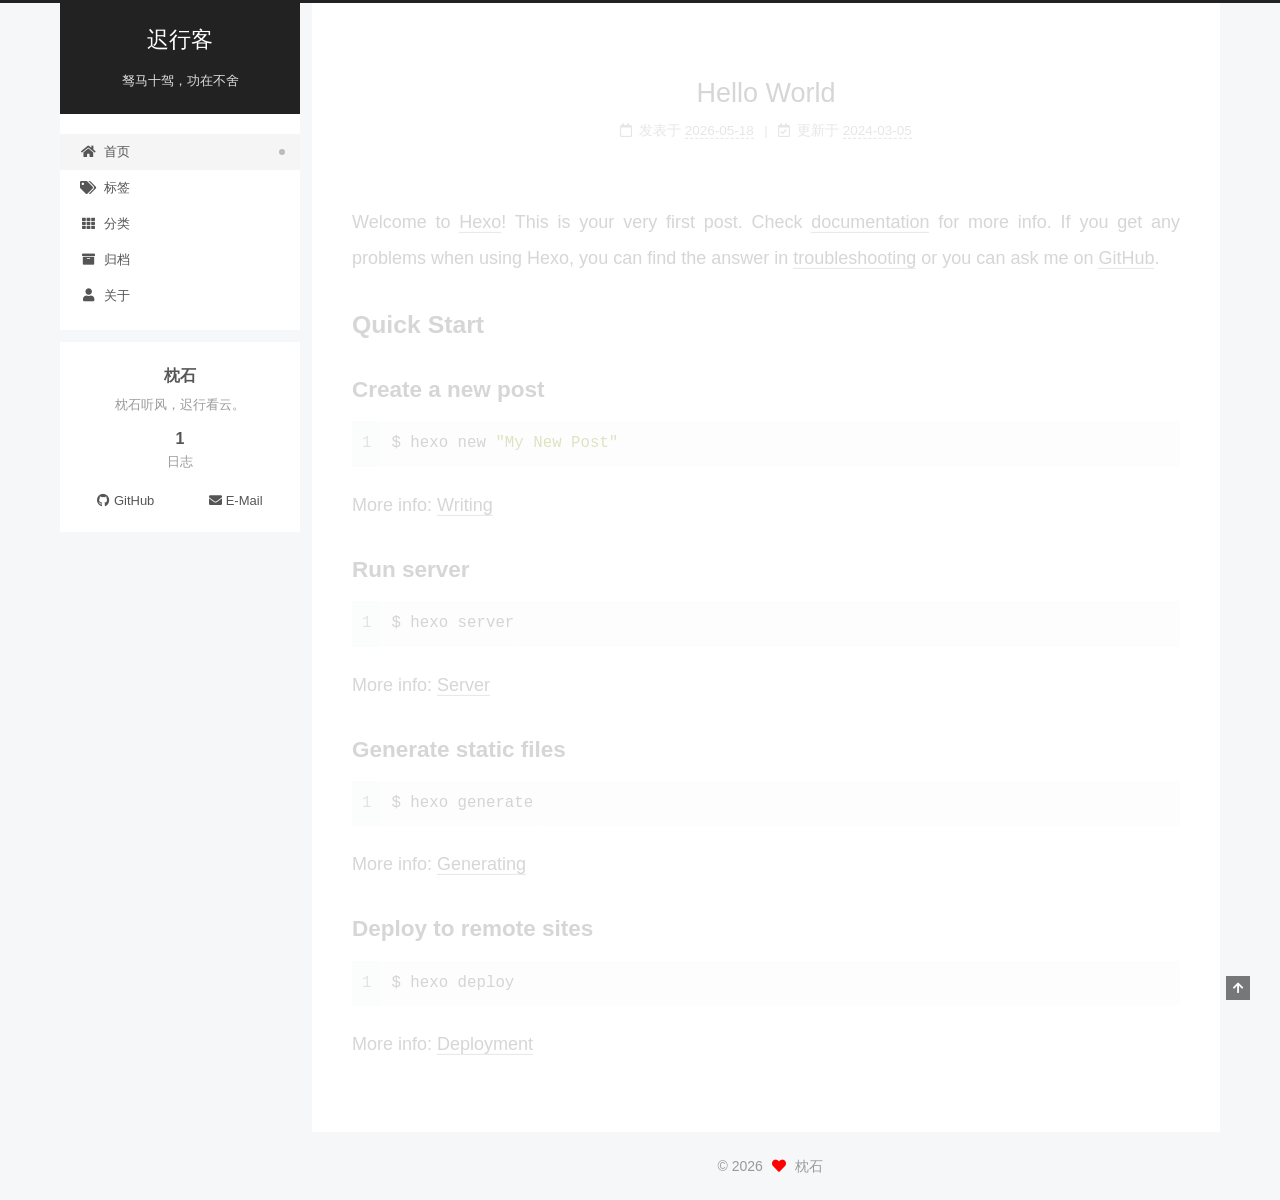
==== index.html @ 90a5a5cc "Site updated: 2026-05-18 15:16:18" ====
<!DOCTYPE html>
<html lang="zh-CN">
<head>
  <meta charset="UTF-8">
<meta name="viewport" content="width=device-width, initial-scale=1, maximum-scale=2">
<meta name="theme-color" content="#222">
<meta name="generator" content="Hexo 7.3.0">
  <link rel="apple-touch-icon" sizes="180x180" href="/images/apple-touch-icon-next.png">
  <link rel="icon" type="image/png" sizes="32x32" href="/images/favicon-32x32-next.png">
  <link rel="icon" type="image/png" sizes="16x16" href="/images/favicon-16x16-next.png">
  <link rel="mask-icon" href="/images/logo.svg" color="#222">

<link rel="stylesheet" href="/css/main.css">


<link rel="stylesheet" href="/lib/font-awesome/css/all.min.css">

<script id="hexo-configurations">
    var NexT = window.NexT || {};
    var CONFIG = {"hostname":"ibaiym.github.io","root":"/","scheme":"Pisces","version":"7.8.0","exturl":false,"sidebar":{"position":"left","display":"post","padding":18,"offset":12,"onmobile":false},"copycode":{"enable":true,"show_result":true,"style":null},"back2top":{"enable":true,"sidebar":false,"scrollpercent":false},"bookmark":{"enable":false,"color":"#222","save":"auto"},"fancybox":false,"mediumzoom":false,"lazyload":false,"pangu":false,"comments":{"style":"tabs","active":null,"storage":true,"lazyload":false,"nav":null},"algolia":{"hits":{"per_page":10},"labels":{"input_placeholder":"Search for Posts","hits_empty":"We didn't find any results for the search: ${query}","hits_stats":"${hits} results found in ${time} ms"}},"localsearch":{"enable":false,"trigger":"auto","top_n_per_article":1,"unescape":false,"preload":false},"motion":{"enable":true,"async":false,"transition":{"post_block":"fadeIn","post_header":"slideDownIn","post_body":"slideDownIn","coll_header":"slideLeftIn","sidebar":"slideUpIn"}},"path":"search.json"};
  </script>

  <meta name="description" content="枕石听风，迟行看云。">
<meta property="og:type" content="website">
<meta property="og:title" content="迟行客">
<meta property="og:url" content="https://ibaiym.github.io/index.html">
<meta property="og:site_name" content="迟行客">
<meta property="og:description" content="枕石听风，迟行看云。">
<meta property="og:locale" content="zh_CN">
<meta property="article:author" content="枕石">
<meta name="twitter:card" content="summary">

<link rel="canonical" href="https://ibaiym.github.io/">


<script id="page-configurations">
  // https://hexo.io/docs/variables.html
  CONFIG.page = {
    sidebar: "",
    isHome : true,
    isPost : false,
    lang   : 'zh-CN'
  };
</script>

  <title>迟行客</title>
  






  <noscript>
  <style>
  .use-motion .brand,
  .use-motion .menu-item,
  .sidebar-inner,
  .use-motion .post-block,
  .use-motion .pagination,
  .use-motion .comments,
  .use-motion .post-header,
  .use-motion .post-body,
  .use-motion .collection-header { opacity: initial; }

  .use-motion .site-title,
  .use-motion .site-subtitle {
    opacity: initial;
    top: initial;
  }

  .use-motion .logo-line-before i { left: initial; }
  .use-motion .logo-line-after i { right: initial; }
  </style>
</noscript>

</head>

<body itemscope itemtype="http://schema.org/WebPage">
  <div class="container use-motion">
    <div class="headband"></div>

    <header class="header" itemscope itemtype="http://schema.org/WPHeader">
      <div class="header-inner"><div class="site-brand-container">
  <div class="site-nav-toggle">
    <div class="toggle" aria-label="切换导航栏">
      <span class="toggle-line toggle-line-first"></span>
      <span class="toggle-line toggle-line-middle"></span>
      <span class="toggle-line toggle-line-last"></span>
    </div>
  </div>

  <div class="site-meta">

    <a href="/" class="brand" rel="start">
      <span class="logo-line-before"><i></i></span>
      <h1 class="site-title">迟行客</h1>
      <span class="logo-line-after"><i></i></span>
    </a>
      <p class="site-subtitle" itemprop="description">驽马十驾，功在不舍</p>
  </div>

  <div class="site-nav-right">
    <div class="toggle popup-trigger">
    </div>
  </div>
</div>




<nav class="site-nav">
  <ul id="menu" class="main-menu menu">
        <li class="menu-item menu-item-home">

    <a href="/" rel="section"><i class="fa fa-home fa-fw"></i>首页</a>

  </li>
        <li class="menu-item menu-item-tags">

    <a href="/tags/" rel="section"><i class="fa fa-tags fa-fw"></i>标签</a>

  </li>
        <li class="menu-item menu-item-categories">

    <a href="/categories/" rel="section"><i class="fa fa-th fa-fw"></i>分类</a>

  </li>
        <li class="menu-item menu-item-archives">

    <a href="/archives/" rel="section"><i class="fa fa-archive fa-fw"></i>归档</a>

  </li>
        <li class="menu-item menu-item-about">

    <a href="/about/" rel="section"><i class="fa fa-user fa-fw"></i>关于</a>

  </li>
  </ul>
</nav>




</div>
    </header>

    
  <div class="back-to-top">
    <i class="fa fa-arrow-up"></i>
    <span>0%</span>
  </div>


    <main class="main">
      <div class="main-inner">
        <div class="content-wrap">
          

          <div class="content index posts-expand">
            
      
  
  
  <article itemscope itemtype="http://schema.org/Article" class="post-block" lang="zh-CN">
    <link itemprop="mainEntityOfPage" href="https://ibaiym.github.io/2026/05/18/hello-world/">

    <span hidden itemprop="author" itemscope itemtype="http://schema.org/Person">
      <meta itemprop="image" content="/images/avatar.gif">
      <meta itemprop="name" content="枕石">
      <meta itemprop="description" content="枕石听风，迟行看云。">
    </span>

    <span hidden itemprop="publisher" itemscope itemtype="http://schema.org/Organization">
      <meta itemprop="name" content="迟行客">
    </span>
      <header class="post-header">
        <h2 class="post-title" itemprop="name headline">
          
            <a href="/2026/05/18/hello-world/" class="post-title-link" itemprop="url">Hello World</a>
        </h2>

        <div class="post-meta">
            <span class="post-meta-item">
              <span class="post-meta-item-icon">
                <i class="far fa-calendar"></i>
              </span>
              <span class="post-meta-item-text">发表于</span>

              <time title="创建时间：2026-05-18 13:45:23" itemprop="dateCreated datePublished" datetime="2026-05-18T13:45:23+08:00">2026-05-18</time>
            </span>
              <span class="post-meta-item">
                <span class="post-meta-item-icon">
                  <i class="far fa-calendar-check"></i>
                </span>
                <span class="post-meta-item-text">更新于</span>
                <time title="修改时间：2024-03-05 10:36:18" itemprop="dateModified" datetime="2024-03-05T10:36:18+08:00">2024-03-05</time>
              </span>

          

        </div>
      </header>

    
    
    
    <div class="post-body" itemprop="articleBody">

      
          <p>Welcome to <a target="_blank" rel="noopener" href="https://hexo.io/">Hexo</a>! This is your very first post. Check <a target="_blank" rel="noopener" href="https://hexo.io/docs/">documentation</a> for more info. If you get any problems when using Hexo, you can find the answer in <a target="_blank" rel="noopener" href="https://hexo.io/docs/troubleshooting.html">troubleshooting</a> or you can ask me on <a target="_blank" rel="noopener" href="https://github.com/hexojs/hexo/issues">GitHub</a>.</p>
<h2 id="Quick-Start"><a href="#Quick-Start" class="headerlink" title="Quick Start"></a>Quick Start</h2><h3 id="Create-a-new-post"><a href="#Create-a-new-post" class="headerlink" title="Create a new post"></a>Create a new post</h3><figure class="highlight bash"><table><tr><td class="gutter"><pre><span class="line">1</span><br></pre></td><td class="code"><pre><span class="line">$ hexo new <span class="string">&quot;My New Post&quot;</span></span><br></pre></td></tr></table></figure>

<p>More info: <a target="_blank" rel="noopener" href="https://hexo.io/docs/writing.html">Writing</a></p>
<h3 id="Run-server"><a href="#Run-server" class="headerlink" title="Run server"></a>Run server</h3><figure class="highlight bash"><table><tr><td class="gutter"><pre><span class="line">1</span><br></pre></td><td class="code"><pre><span class="line">$ hexo server</span><br></pre></td></tr></table></figure>

<p>More info: <a target="_blank" rel="noopener" href="https://hexo.io/docs/server.html">Server</a></p>
<h3 id="Generate-static-files"><a href="#Generate-static-files" class="headerlink" title="Generate static files"></a>Generate static files</h3><figure class="highlight bash"><table><tr><td class="gutter"><pre><span class="line">1</span><br></pre></td><td class="code"><pre><span class="line">$ hexo generate</span><br></pre></td></tr></table></figure>

<p>More info: <a target="_blank" rel="noopener" href="https://hexo.io/docs/generating.html">Generating</a></p>
<h3 id="Deploy-to-remote-sites"><a href="#Deploy-to-remote-sites" class="headerlink" title="Deploy to remote sites"></a>Deploy to remote sites</h3><figure class="highlight bash"><table><tr><td class="gutter"><pre><span class="line">1</span><br></pre></td><td class="code"><pre><span class="line">$ hexo deploy</span><br></pre></td></tr></table></figure>

<p>More info: <a target="_blank" rel="noopener" href="https://hexo.io/docs/one-command-deployment.html">Deployment</a></p>

      
    </div>

    
    
    
      <footer class="post-footer">
        <div class="post-eof"></div>
      </footer>
  </article>
  
  
  


  



          </div>
          

<script>
  window.addEventListener('tabs:register', () => {
    let { activeClass } = CONFIG.comments;
    if (CONFIG.comments.storage) {
      activeClass = localStorage.getItem('comments_active') || activeClass;
    }
    if (activeClass) {
      let activeTab = document.querySelector(`a[href="#comment-${activeClass}"]`);
      if (activeTab) {
        activeTab.click();
      }
    }
  });
  if (CONFIG.comments.storage) {
    window.addEventListener('tabs:click', event => {
      if (!event.target.matches('.tabs-comment .tab-content .tab-pane')) return;
      let commentClass = event.target.classList[1];
      localStorage.setItem('comments_active', commentClass);
    });
  }
</script>

        </div>
          
  
  <div class="toggle sidebar-toggle">
    <span class="toggle-line toggle-line-first"></span>
    <span class="toggle-line toggle-line-middle"></span>
    <span class="toggle-line toggle-line-last"></span>
  </div>

  <aside class="sidebar">
    <div class="sidebar-inner">

      <ul class="sidebar-nav motion-element">
        <li class="sidebar-nav-toc">
          文章目录
        </li>
        <li class="sidebar-nav-overview">
          站点概览
        </li>
      </ul>

      <!--noindex-->
      <div class="post-toc-wrap sidebar-panel">
      </div>
      <!--/noindex-->

      <div class="site-overview-wrap sidebar-panel">
        <div class="site-author motion-element" itemprop="author" itemscope itemtype="http://schema.org/Person">
  <p class="site-author-name" itemprop="name">枕石</p>
  <div class="site-description" itemprop="description">枕石听风，迟行看云。</div>
</div>
<div class="site-state-wrap motion-element">
  <nav class="site-state">
      <div class="site-state-item site-state-posts">
          <a href="/archives/">
        
          <span class="site-state-item-count">1</span>
          <span class="site-state-item-name">日志</span>
        </a>
      </div>
  </nav>
</div>
  <div class="links-of-author motion-element">
      <span class="links-of-author-item">
        <a href="https://github.com/ibaiym" title="GitHub → https:&#x2F;&#x2F;github.com&#x2F;ibaiym" rel="noopener" target="_blank"><i class="fab fa-github fa-fw"></i>GitHub</a>
      </span>
      <span class="links-of-author-item">
        <a href="mailto:iymbai@163.com" title="E-Mail → mailto:iymbai@163.com" rel="noopener" target="_blank"><i class="fa fa-envelope fa-fw"></i>E-Mail</a>
      </span>
  </div>



      </div>

    </div>
  </aside>
  <div id="sidebar-dimmer"></div>


      </div>
    </main>

    <footer class="footer">
      <div class="footer-inner">
        

        

<div class="copyright">
  
  &copy; 
  <span itemprop="copyrightYear">2026</span>
  <span class="with-love">
    <i class="fa fa-heart"></i>
  </span>
  <span class="author" itemprop="copyrightHolder">枕石</span>
</div>

        








      </div>
    </footer>
  </div>

  
  <script src="/lib/anime.min.js"></script>
  <script src="/lib/velocity/velocity.min.js"></script>
  <script src="/lib/velocity/velocity.ui.min.js"></script>

<script src="/js/utils.js"></script>

<script src="/js/motion.js"></script>


<script src="/js/schemes/pisces.js"></script>


<script src="/js/next-boot.js"></script>




  















  

  

</body>
</html>
---- css/main.css ----
:root {
  --body-bg-color: #f5f7f9;
  --content-bg-color: #fff;
  --card-bg-color: #f5f5f5;
  --text-color: #555;
  --blockquote-color: #666;
  --link-color: #555;
  --link-hover-color: #222;
  --brand-color: #fff;
  --brand-hover-color: #fff;
  --table-row-odd-bg-color: #f9f9f9;
  --table-row-hover-bg-color: #f5f5f5;
  --menu-item-bg-color: #f5f5f5;
  --btn-default-bg: #fff;
  --btn-default-color: #555;
  --btn-default-border-color: #555;
  --btn-default-hover-bg: #222;
  --btn-default-hover-color: #fff;
  --btn-default-hover-border-color: #222;
}
html {
  line-height: 1.15; /* 1 */
  -webkit-text-size-adjust: 100%; /* 2 */
}
body {
  margin: 0;
}
main {
  display: block;
}
h1 {
  font-size: 2em;
  margin: 0.67em 0;
}
hr {
  box-sizing: content-box; /* 1 */
  height: 0; /* 1 */
  overflow: visible; /* 2 */
}
pre {
  font-family: monospace, monospace; /* 1 */
  font-size: 1em; /* 2 */
}
a {
  background: transparent;
}
abbr[title] {
  border-bottom: none; /* 1 */
  text-decoration: underline; /* 2 */
  text-decoration: underline dotted; /* 2 */
}
b,
strong {
  font-weight: bolder;
}
code,
kbd,
samp {
  font-family: monospace, monospace; /* 1 */
  font-size: 1em; /* 2 */
}
small {
  font-size: 80%;
}
sub,
sup {
  font-size: 75%;
  line-height: 0;
  position: relative;
  vertical-align: baseline;
}
sub {
  bottom: -0.25em;
}
sup {
  top: -0.5em;
}
img {
  border-style: none;
}
button,
input,
optgroup,
select,
textarea {
  font-family: inherit; /* 1 */
  font-size: 100%; /* 1 */
  line-height: 1.15; /* 1 */
  margin: 0; /* 2 */
}
button,
input {
/* 1 */
  overflow: visible;
}
button,
select {
/* 1 */
  text-transform: none;
}
button,
[type='button'],
[type='reset'],
[type='submit'] {
  -webkit-appearance: button;
}
button::-moz-focus-inner,
[type='button']::-moz-focus-inner,
[type='reset']::-moz-focus-inner,
[type='submit']::-moz-focus-inner {
  border-style: none;
  padding: 0;
}
button:-moz-focusring,
[type='button']:-moz-focusring,
[type='reset']:-moz-focusring,
[type='submit']:-moz-focusring {
  outline: 1px dotted ButtonText;
}
fieldset {
  padding: 0.35em 0.75em 0.625em;
}
legend {
  box-sizing: border-box; /* 1 */
  color: inherit; /* 2 */
  display: table; /* 1 */
  max-width: 100%; /* 1 */
  padding: 0; /* 3 */
  white-space: normal; /* 1 */
}
progress {
  vertical-align: baseline;
}
textarea {
  overflow: auto;
}
[type='checkbox'],
[type='radio'] {
  box-sizing: border-box; /* 1 */
  padding: 0; /* 2 */
}
[type='number']::-webkit-inner-spin-button,
[type='number']::-webkit-outer-spin-button {
  height: auto;
}
[type='search'] {
  outline-offset: -2px; /* 2 */
  -webkit-appearance: textfield; /* 1 */
}
[type='search']::-webkit-search-decoration {
  -webkit-appearance: none;
}
::-webkit-file-upload-button {
  font: inherit; /* 2 */
  -webkit-appearance: button; /* 1 */
}
details {
  display: block;
}
summary {
  display: list-item;
}
template {
  display: none;
}
[hidden] {
  display: none;
}
::selection {
  background: #262a30;
  color: #eee;
}
html,
body {
  height: 100%;
}
body {
  background: var(--body-bg-color);
  color: var(--text-color);
  font-family: 'Lato', "PingFang SC", "Microsoft YaHei", sans-serif;
  font-size: 1em;
  line-height: 2;
}
@media (max-width: 991px) {
  body {
    padding-left: 0 !important;
    padding-right: 0 !important;
  }
}
h1,
h2,
h3,
h4,
h5,
h6 {
  font-family: 'Lato', "PingFang SC", "Microsoft YaHei", sans-serif;
  font-weight: bold;
  line-height: 1.5;
  margin: 20px 0 15px;
}
h1 {
  font-size: 1.5em;
}
h2 {
  font-size: 1.375em;
}
h3 {
  font-size: 1.25em;
}
h4 {
  font-size: 1.125em;
}
h5 {
  font-size: 1em;
}
h6 {
  font-size: 0.875em;
}
p {
  margin: 0 0 20px 0;
}
a,
span.exturl {
  border-bottom: 1px solid #999;
  color: var(--link-color);
  outline: 0;
  text-decoration: none;
  overflow-wrap: break-word;
  word-wrap: break-word;
  cursor: pointer;
}
a:hover,
span.exturl:hover {
  border-bottom-color: var(--link-hover-color);
  color: var(--link-hover-color);
}
iframe,
img,
video {
  display: block;
  margin-left: auto;
  margin-right: auto;
  max-width: 100%;
}
hr {
  background-image: repeating-linear-gradient(-45deg, #ddd, #ddd 4px, transparent 4px, transparent 8px);
  border: 0;
  height: 3px;
  margin: 40px 0;
}
blockquote {
  border-left: 4px solid #ddd;
  color: var(--blockquote-color);
  margin: 0;
  padding: 0 15px;
}
blockquote cite::before {
  content: '-';
  padding: 0 5px;
}
dt {
  font-weight: bold;
}
dd {
  margin: 0;
  padding: 0;
}
kbd {
  background-color: #f5f5f5;
  background-image: linear-gradient(#eee, #fff, #eee);
  border: 1px solid #ccc;
  border-radius: 0.2em;
  box-shadow: 0.1em 0.1em 0.2em rgba(0,0,0,0.1);
  color: #555;
  font-family: inherit;
  padding: 0.1em 0.3em;
  white-space: nowrap;
}
.table-container {
  overflow: auto;
}
table {
  border-collapse: collapse;
  border-spacing: 0;
  font-size: 0.875em;
  margin: 0 0 20px 0;
  width: 100%;
}
tbody tr:nth-of-type(odd) {
  background: var(--table-row-odd-bg-color);
}
tbody tr:hover {
  background: var(--table-row-hover-bg-color);
}
caption,
th,
td {
  font-weight: normal;
  padding: 8px;
  vertical-align: middle;
}
th,
td {
  border: 1px solid #ddd;
  border-bottom: 3px solid #ddd;
}
th {
  font-weight: 700;
  padding-bottom: 10px;
}
td {
  border-bottom-width: 1px;
}
.btn {
  background: var(--btn-default-bg);
  border: 2px solid var(--btn-default-border-color);
  border-radius: 2px;
  color: var(--btn-default-color);
  display: inline-block;
  font-size: 0.875em;
  line-height: 2;
  padding: 0 20px;
  text-decoration: none;
  transition-property: background-color;
  transition-delay: 0s;
  transition-duration: 0.2s;
  transition-timing-function: ease-in-out;
}
.btn:hover {
  background: var(--btn-default-hover-bg);
  border-color: var(--btn-default-hover-border-color);
  color: var(--btn-default-hover-color);
}
.btn + .btn {
  margin: 0 0 8px 8px;
}
.btn .fa-fw {
  text-align: left;
  width: 1.285714285714286em;
}
.toggle {
  line-height: 0;
}
.toggle .toggle-line {
  background: #fff;
  display: inline-block;
  height: 2px;
  left: 0;
  position: relative;
  top: 0;
  transition: all 0.4s;
  vertical-align: top;
  width: 100%;
}
.toggle .toggle-line:not(:first-child) {
  margin-top: 3px;
}
.toggle.toggle-arrow .toggle-line-first {
  left: 50%;
  top: 2px;
  transform: rotate(45deg);
  width: 50%;
}
.toggle.toggle-arrow .toggle-line-middle {
  left: 2px;
  width: 90%;
}
.toggle.toggle-arrow .toggle-line-last {
  left: 50%;
  top: -2px;
  transform: rotate(-45deg);
  width: 50%;
}
.toggle.toggle-close .toggle-line-first {
  transform: rotate(-45deg);
  top: 5px;
}
.toggle.toggle-close .toggle-line-middle {
  opacity: 0;
}
.toggle.toggle-close .toggle-line-last {
  transform: rotate(45deg);
  top: -5px;
}
.highlight-container {
  position: relative;
}
.highlight-container:hover .copy-btn,
.highlight-container .copy-btn:focus {
  opacity: 1;
}
.copy-btn {
  color: #333;
  cursor: pointer;
  line-height: 1.6;
  opacity: 0;
  padding: 2px 6px;
  position: absolute;
  transition-delay: 0s;
  transition-duration: 0.2s;
  transition-timing-function: ease-in-out;
  background-color: #eee;
  background-image: linear-gradient(#fcfcfc, #eee);
  border: 1px solid #d5d5d5;
  border-radius: 3px;
  font-size: 0.8125em;
  right: 4px;
  top: 8px;
}
.highlight,
pre {
  background: #f7f7f7;
  color: #4d4d4c;
  line-height: 1.6;
  margin: 0 auto 20px;
}
pre,
code {
  font-family: consolas, Menlo, monospace, "PingFang SC", "Microsoft YaHei";
}
code {
  background: #eee;
  border-radius: 3px;
  color: #555;
  padding: 2px 4px;
  overflow-wrap: break-word;
  word-wrap: break-word;
}
.highlight *::selection {
  background: #d6d6d6;
}
.highlight pre {
  border: 0;
  margin: 0;
  padding: 10px 0;
}
.highlight table {
  border: 0;
  margin: 0;
  width: auto;
}
.highlight td {
  border: 0;
  padding: 0;
}
.highlight figcaption {
  background: #eff2f3;
  color: #4d4d4c;
  display: flex;
  font-size: 0.875em;
  justify-content: space-between;
  line-height: 1.2;
  padding: 0.5em;
}
.highlight figcaption a {
  color: #4d4d4c;
}
.highlight figcaption a:hover {
  border-bottom-color: #4d4d4c;
}
.highlight .gutter {
  -moz-user-select: none;
  -ms-user-select: none;
  -webkit-user-select: none;
  user-select: none;
}
.highlight .gutter pre {
  background: #eff2f3;
  color: #869194;
  padding-left: 10px;
  padding-right: 10px;
  text-align: right;
}
.highlight .code pre {
  background: #f7f7f7;
  padding-left: 10px;
  width: 100%;
}
.gist table {
  width: auto;
}
.gist table td {
  border: 0;
}
pre {
  overflow: auto;
  padding: 10px;
}
pre code {
  background: none;
  color: #4d4d4c;
  font-size: 0.875em;
  padding: 0;
  text-shadow: none;
}
pre .deletion {
  background: #fdd;
}
pre .addition {
  background: #dfd;
}
pre .meta {
  color: #eab700;
  -moz-user-select: none;
  -ms-user-select: none;
  -webkit-user-select: none;
  user-select: none;
}
pre .comment {
  color: #8e908c;
}
pre .variable,
pre .attribute,
pre .tag,
pre .name,
pre .regexp,
pre .ruby .constant,
pre .xml .tag .title,
pre .xml .pi,
pre .xml .doctype,
pre .html .doctype,
pre .css .id,
pre .css .class,
pre .css .pseudo {
  color: #c82829;
}
pre .number,
pre .preprocessor,
pre .built_in,
pre .builtin-name,
pre .literal,
pre .params,
pre .constant,
pre .command {
  color: #f5871f;
}
pre .ruby .class .title,
pre .css .rules .attribute,
pre .string,
pre .symbol,
pre .value,
pre .inheritance,
pre .header,
pre .ruby .symbol,
pre .xml .cdata,
pre .special,
pre .formula {
  color: #718c00;
}
pre .title,
pre .css .hexcolor {
  color: #3e999f;
}
pre .function,
pre .python .decorator,
pre .python .title,
pre .ruby .function .title,
pre .ruby .title .keyword,
pre .perl .sub,
pre .javascript .title,
pre .coffeescript .title {
  color: #4271ae;
}
pre .keyword,
pre .javascript .function {
  color: #8959a8;
}
.blockquote-center {
  border-left: none;
  margin: 40px 0;
  padding: 0;
  position: relative;
  text-align: center;
}
.blockquote-center .fa {
  display: block;
  opacity: 0.6;
  position: absolute;
  width: 100%;
}
.blockquote-center .fa-quote-left {
  border-top: 1px solid #ccc;
  text-align: left;
  top: -20px;
}
.blockquote-center .fa-quote-right {
  border-bottom: 1px solid #ccc;
  text-align: right;
  bottom: -20px;
}
.blockquote-center p,
.blockquote-center div {
  text-align: center;
}
.post-body .group-picture img {
  margin: 0 auto;
  padding: 0 3px;
}
.group-picture-row {
  margin-bottom: 6px;
  overflow: hidden;
}
.group-picture-column {
  float: left;
  margin-bottom: 10px;
}
.post-body .label {
  color: #555;
  display: inline;
  padding: 0 2px;
}
.post-body .label.default {
  background: #f0f0f0;
}
.post-body .label.primary {
  background: #efe6f7;
}
.post-body .label.info {
  background: #e5f2f8;
}
.post-body .label.success {
  background: #e7f4e9;
}
.post-body .label.warning {
  background: #fcf6e1;
}
.post-body .label.danger {
  background: #fae8eb;
}
.post-body .tabs {
  margin-bottom: 20px;
}
.post-body .tabs,
.tabs-comment {
  display: block;
  padding-top: 10px;
  position: relative;
}
.post-body .tabs ul.nav-tabs,
.tabs-comment ul.nav-tabs {
  display: flex;
  flex-wrap: wrap;
  margin: 0;
  margin-bottom: -1px;
  padding: 0;
}
@media (max-width: 413px) {
  .post-body .tabs ul.nav-tabs,
  .tabs-comment ul.nav-tabs {
    display: block;
    margin-bottom: 5px;
  }
}
.post-body .tabs ul.nav-tabs li.tab,
.tabs-comment ul.nav-tabs li.tab {
  border-bottom: 1px solid #ddd;
  border-left: 1px solid transparent;
  border-right: 1px solid transparent;
  border-top: 3px solid transparent;
  flex-grow: 1;
  list-style-type: none;
  border-radius: 0 0 0 0;
}
@media (max-width: 413px) {
  .post-body .tabs ul.nav-tabs li.tab,
  .tabs-comment ul.nav-tabs li.tab {
    border-bottom: 1px solid transparent;
    border-left: 3px solid transparent;
    border-right: 1px solid transparent;
    border-top: 1px solid transparent;
  }
}
@media (max-width: 413px) {
  .post-body .tabs ul.nav-tabs li.tab,
  .tabs-comment ul.nav-tabs li.tab {
    border-radius: 0;
  }
}
.post-body .tabs ul.nav-tabs li.tab a,
.tabs-comment ul.nav-tabs li.tab a {
  border-bottom: initial;
  display: block;
  line-height: 1.8;
  outline: 0;
  padding: 0.25em 0.75em;
  text-align: center;
  transition-delay: 0s;
  transition-duration: 0.2s;
  transition-timing-function: ease-out;
}
.post-body .tabs ul.nav-tabs li.tab a i,
.tabs-comment ul.nav-tabs li.tab a i {
  width: 1.285714285714286em;
}
.post-body .tabs ul.nav-tabs li.tab.active,
.tabs-comment ul.nav-tabs li.tab.active {
  border-bottom: 1px solid transparent;
  border-left: 1px solid #ddd;
  border-right: 1px solid #ddd;
  border-top: 3px solid #fc6423;
}
@media (max-width: 413px) {
  .post-body .tabs ul.nav-tabs li.tab.active,
  .tabs-comment ul.nav-tabs li.tab.active {
    border-bottom: 1px solid #ddd;
    border-left: 3px solid #fc6423;
    border-right: 1px solid #ddd;
    border-top: 1px solid #ddd;
  }
}
.post-body .tabs ul.nav-tabs li.tab.active a,
.tabs-comment ul.nav-tabs li.tab.active a {
  color: var(--link-color);
  cursor: default;
}
.post-body .tabs .tab-content .tab-pane,
.tabs-comment .tab-content .tab-pane {
  border: 1px solid #ddd;
  border-top: 0;
  padding: 20px 20px 0 20px;
  border-radius: 0;
}
.post-body .tabs .tab-content .tab-pane:not(.active),
.tabs-comment .tab-content .tab-pane:not(.active) {
  display: none;
}
.post-body .tabs .tab-content .tab-pane.active,
.tabs-comment .tab-content .tab-pane.active {
  display: block;
}
.post-body .tabs .tab-content .tab-pane.active:nth-of-type(1),
.tabs-comment .tab-content .tab-pane.active:nth-of-type(1) {
  border-radius: 0 0 0 0;
}
@media (max-width: 413px) {
  .post-body .tabs .tab-content .tab-pane.active:nth-of-type(1),
  .tabs-comment .tab-content .tab-pane.active:nth-of-type(1) {
    border-radius: 0;
  }
}
.post-body .note {
  border-radius: 3px;
  margin-bottom: 20px;
  padding: 1em;
  position: relative;
  border: 1px solid #eee;
  border-left-width: 5px;
}
.post-body .note h2,
.post-body .note h3,
.post-body .note h4,
.post-body .note h5,
.post-body .note h6 {
  margin-top: 0;
  border-bottom: initial;
  margin-bottom: 0;
  padding-top: 0;
}
.post-body .note p:first-child,
.post-body .note ul:first-child,
.post-body .note ol:first-child,
.post-body .note table:first-child,
.post-body .note pre:first-child,
.post-body .note blockquote:first-child,
.post-body .note img:first-child {
  margin-top: 0;
}
.post-body .note p:last-child,
.post-body .note ul:last-child,
.post-body .note ol:last-child,
.post-body .note table:last-child,
.post-body .note pre:last-child,
.post-body .note blockquote:last-child,
.post-body .note img:last-child {
  margin-bottom: 0;
}
.post-body .note.default {
  border-left-color: #777;
}
.post-body .note.default h2,
.post-body .note.default h3,
.post-body .note.default h4,
.post-body .note.default h5,
.post-body .note.default h6 {
  color: #777;
}
.post-body .note.primary {
  border-left-color: #6f42c1;
}
.post-body .note.primary h2,
.post-body .note.primary h3,
.post-body .note.primary h4,
.post-body .note.primary h5,
.post-body .note.primary h6 {
  color: #6f42c1;
}
.post-body .note.info {
  border-left-color: #428bca;
}
.post-body .note.info h2,
.post-body .note.info h3,
.post-body .note.info h4,
.post-body .note.info h5,
.post-body .note.info h6 {
  color: #428bca;
}
.post-body .note.success {
  border-left-color: #5cb85c;
}
.post-body .note.success h2,
.post-body .note.success h3,
.post-body .note.success h4,
.post-body .note.success h5,
.post-body .note.success h6 {
  color: #5cb85c;
}
.post-body .note.warning {
  border-left-color: #f0ad4e;
}
.post-body .note.warning h2,
.post-body .note.warning h3,
.post-body .note.warning h4,
.post-body .note.warning h5,
.post-body .note.warning h6 {
  color: #f0ad4e;
}
.post-body .note.danger {
  border-left-color: #d9534f;
}
.post-body .note.danger h2,
.post-body .note.danger h3,
.post-body .note.danger h4,
.post-body .note.danger h5,
.post-body .note.danger h6 {
  color: #d9534f;
}
.pagination .prev,
.pagination .next,
.pagination .page-number,
.pagination .space {
  display: inline-block;
  margin: 0 10px;
  padding: 0 11px;
  position: relative;
  top: -1px;
}
@media (max-width: 767px) {
  .pagination .prev,
  .pagination .next,
  .pagination .page-number,
  .pagination .space {
    margin: 0 5px;
  }
}
.pagination {
  border-top: 1px solid #eee;
  margin: 120px 0 0;
  text-align: center;
}
.pagination .prev,
.pagination .next,
.pagination .page-number {
  border-bottom: 0;
  border-top: 1px solid #eee;
  transition-property: border-color;
  transition-delay: 0s;
  transition-duration: 0.2s;
  transition-timing-function: ease-in-out;
}
.pagination .prev:hover,
.pagination .next:hover,
.pagination .page-number:hover {
  border-top-color: #222;
}
.pagination .space {
  margin: 0;
  padding: 0;
}
.pagination .prev {
  margin-left: 0;
}
.pagination .next {
  margin-right: 0;
}
.pagination .page-number.current {
  background: #ccc;
  border-top-color: #ccc;
  color: #fff;
}
@media (max-width: 767px) {
  .pagination {
    border-top: none;
  }
  .pagination .prev,
  .pagination .next,
  .pagination .page-number {
    border-bottom: 1px solid #eee;
    border-top: 0;
    margin-bottom: 10px;
    padding: 0 10px;
  }
  .pagination .prev:hover,
  .pagination .next:hover,
  .pagination .page-number:hover {
    border-bottom-color: #222;
  }
}
.comments {
  margin-top: 60px;
  overflow: hidden;
}
.comment-button-group {
  display: flex;
  flex-wrap: wrap-reverse;
  justify-content: center;
  margin: 1em 0;
}
.comment-button-group .comment-button {
  margin: 0.1em 0.2em;
}
.comment-button-group .comment-button.active {
  background: var(--btn-default-hover-bg);
  border-color: var(--btn-default-hover-border-color);
  color: var(--btn-default-hover-color);
}
.comment-position {
  display: none;
}
.comment-position.active {
  display: block;
}
.tabs-comment {
  background: var(--content-bg-color);
  margin-top: 4em;
  padding-top: 0;
}
.tabs-comment .comments {
  border: 0;
  box-shadow: none;
  margin-top: 0;
  padding-top: 0;
}
.container {
  min-height: 100%;
  position: relative;
}
.main-inner {
  margin: 0 auto;
  width: calc(100% - 20px);
}
@media (min-width: 1200px) {
  .main-inner {
    width: 1160px;
  }
}
@media (min-width: 1600px) {
  .main-inner {
    width: 73%;
  }
}
@media (max-width: 767px) {
  .content-wrap {
    padding: 0 20px;
  }
}
.header {
  background: transparent;
}
.header-inner {
  margin: 0 auto;
  width: calc(100% - 20px);
}
@media (min-width: 1200px) {
  .header-inner {
    width: 1160px;
  }
}
@media (min-width: 1600px) {
  .header-inner {
    width: 73%;
  }
}
.site-brand-container {
  display: flex;
  flex-shrink: 0;
  padding: 0 10px;
}
.headband {
  background: #222;
  height: 3px;
}
.site-meta {
  flex-grow: 1;
  text-align: center;
}
@media (max-width: 767px) {
  .site-meta {
    text-align: center;
  }
}
.brand {
  border-bottom: none;
  color: var(--brand-color);
  display: inline-block;
  line-height: 1.375em;
  padding: 0 40px;
  position: relative;
}
.brand:hover {
  color: var(--brand-hover-color);
}
.site-title {
  font-family: 'Lato', "PingFang SC", "Microsoft YaHei", sans-serif;
  font-size: 1.375em;
  font-weight: normal;
  margin: 0;
}
.site-subtitle {
  color: #ddd;
  font-size: 0.8125em;
  margin: 10px 0;
}
.use-motion .brand {
  opacity: 0;
}
.use-motion .site-title,
.use-motion .site-subtitle,
.use-motion .custom-logo-image {
  opacity: 0;
  position: relative;
  top: -10px;
}
.site-nav-toggle,
.site-nav-right {
  display: none;
}
@media (max-width: 767px) {
  .site-nav-toggle,
  .site-nav-right {
    display: flex;
    flex-direction: column;
    justify-content: center;
  }
}
.site-nav-toggle .toggle,
.site-nav-right .toggle {
  color: var(--text-color);
  padding: 10px;
  width: 22px;
}
.site-nav-toggle .toggle .toggle-line,
.site-nav-right .toggle .toggle-line {
  background: var(--text-color);
  border-radius: 1px;
}
.site-nav {
  display: block;
}
@media (max-width: 767px) {
  .site-nav {
    clear: both;
    display: none;
  }
}
.site-nav.site-nav-on {
  display: block;
}
.menu {
  margin-top: 20px;
  padding-left: 0;
  text-align: center;
}
.menu-item {
  display: inline-block;
  list-style: none;
  margin: 0 10px;
}
@media (max-width: 767px) {
  .menu-item {
    display: block;
    margin-top: 10px;
  }
  .menu-item.menu-item-search {
    display: none;
  }
}
.menu-item a,
.menu-item span.exturl {
  border-bottom: 0;
  display: block;
  font-size: 0.8125em;
  transition-property: border-color;
  transition-delay: 0s;
  transition-duration: 0.2s;
  transition-timing-function: ease-in-out;
}
@media (hover: none) {
  .menu-item a:hover,
  .menu-item span.exturl:hover {
    border-bottom-color: transparent !important;
  }
}
.menu-item .fa,
.menu-item .fab,
.menu-item .far,
.menu-item .fas {
  margin-right: 8px;
}
.menu-item .badge {
  display: inline-block;
  font-weight: bold;
  line-height: 1;
  margin-left: 0.35em;
  margin-top: 0.35em;
  text-align: center;
  white-space: nowrap;
}
@media (max-width: 767px) {
  .menu-item .badge {
    float: right;
    margin-left: 0;
  }
}
.menu-item-active a,
.menu .menu-item a:hover,
.menu .menu-item span.exturl:hover {
  background: var(--menu-item-bg-color);
}
.use-motion .menu-item {
  opacity: 0;
}
.sidebar {
  background: #222;
  bottom: 0;
  box-shadow: inset 0 2px 6px #000;
  position: fixed;
  top: 0;
}
@media (max-width: 991px) {
  .sidebar {
    display: none;
  }
}
.sidebar-inner {
  color: #999;
  padding: 18px 10px;
  text-align: center;
}
.cc-license {
  margin-top: 10px;
  text-align: center;
}
.cc-license .cc-opacity {
  border-bottom: none;
  opacity: 0.7;
}
.cc-license .cc-opacity:hover {
  opacity: 0.9;
}
.cc-license img {
  display: inline-block;
}
.site-author-image {
  border: 1px solid #eee;
  display: block;
  margin: 0 auto;
  max-width: 120px;
  padding: 2px;
}
.site-author-name {
  color: var(--text-color);
  font-weight: 600;
  margin: 0;
  text-align: center;
}
.site-description {
  color: #999;
  font-size: 0.8125em;
  margin-top: 0;
  text-align: center;
}
.links-of-author {
  margin-top: 15px;
}
.links-of-author a,
.links-of-author span.exturl {
  border-bottom-color: #555;
  display: inline-block;
  font-size: 0.8125em;
  margin-bottom: 10px;
  margin-right: 10px;
  vertical-align: middle;
}
.links-of-author a::before,
.links-of-author span.exturl::before {
  background: #5d6cd4;
  border-radius: 50%;
  content: ' ';
  display: inline-block;
  height: 4px;
  margin-right: 3px;
  vertical-align: middle;
  width: 4px;
}
.sidebar-button {
  margin-top: 15px;
}
.sidebar-button a {
  border: 1px solid #fc6423;
  border-radius: 4px;
  color: #fc6423;
  display: inline-block;
  padding: 0 15px;
}
.sidebar-button a .fa,
.sidebar-button a .fab,
.sidebar-button a .far,
.sidebar-button a .fas {
  margin-right: 5px;
}
.sidebar-button a:hover {
  background: #fc6423;
  border: 1px solid #fc6423;
  color: #fff;
}
.sidebar-button a:hover .fa,
.sidebar-button a:hover .fab,
.sidebar-button a:hover .far,
.sidebar-button a:hover .fas {
  color: #fff;
}
.links-of-blogroll {
  font-size: 0.8125em;
  margin-top: 10px;
}
.links-of-blogroll-title {
  font-size: 0.875em;
  font-weight: 600;
  margin-top: 0;
}
.links-of-blogroll-list {
  list-style: none;
  margin: 0;
  padding: 0;
}
#sidebar-dimmer {
  display: none;
}
@media (max-width: 767px) {
  #sidebar-dimmer {
    background: #000;
    display: block;
    height: 100%;
    left: 100%;
    opacity: 0;
    position: fixed;
    top: 0;
    width: 100%;
    z-index: 1100;
  }
  .sidebar-active + #sidebar-dimmer {
    opacity: 0.7;
    transform: translateX(-100%);
    transition: opacity 0.5s;
  }
}
.sidebar-nav {
  margin: 0;
  padding-bottom: 20px;
  padding-left: 0;
}
.sidebar-nav li {
  border-bottom: 1px solid transparent;
  color: var(--text-color);
  cursor: pointer;
  display: inline-block;
  font-size: 0.875em;
}
.sidebar-nav li.sidebar-nav-overview {
  margin-left: 10px;
}
.sidebar-nav li:hover {
  color: #fc6423;
}
.sidebar-nav .sidebar-nav-active {
  border-bottom-color: #fc6423;
  color: #fc6423;
}
.sidebar-nav .sidebar-nav-active:hover {
  color: #fc6423;
}
.sidebar-panel {
  display: none;
  overflow-x: hidden;
  overflow-y: auto;
}
.sidebar-panel-active {
  display: block;
}
.sidebar-toggle {
  background: #222;
  bottom: 45px;
  cursor: pointer;
  height: 14px;
  left: 30px;
  padding: 5px;
  position: fixed;
  width: 14px;
  z-index: 1300;
}
@media (max-width: 991px) {
  .sidebar-toggle {
    left: 20px;
    opacity: 0.8;
    display: none;
  }
}
.sidebar-toggle:hover .toggle-line {
  background: #fc6423;
}
.post-toc {
  font-size: 0.875em;
}
.post-toc ol {
  list-style: none;
  margin: 0;
  padding: 0 2px 5px 10px;
  text-align: left;
}
.post-toc ol > ol {
  padding-left: 0;
}
.post-toc ol a {
  transition-property: all;
  transition-delay: 0s;
  transition-duration: 0.2s;
  transition-timing-function: ease-in-out;
}
.post-toc .nav-item {
  line-height: 1.8;
  overflow: hidden;
  text-overflow: ellipsis;
  white-space: nowrap;
}
.post-toc .nav .nav-child {
  display: none;
}
.post-toc .nav .active > .nav-child {
  display: block;
}
.post-toc .nav .active-current > .nav-child {
  display: block;
}
.post-toc .nav .active-current > .nav-child > .nav-item {
  display: block;
}
.post-toc .nav .active > a {
  border-bottom-color: #fc6423;
  color: #fc6423;
}
.post-toc .nav .active-current > a {
  color: #fc6423;
}
.post-toc .nav .active-current > a:hover {
  color: #fc6423;
}
.site-state {
  display: flex;
  justify-content: center;
  line-height: 1.4;
  margin-top: 10px;
  overflow: hidden;
  text-align: center;
  white-space: nowrap;
}
.site-state-item {
  padding: 0 15px;
}
.site-state-item:not(:first-child) {
  border-left: 1px solid #eee;
}
.site-state-item a {
  border-bottom: none;
}
.site-state-item-count {
  display: block;
  font-size: 1em;
  font-weight: 600;
  text-align: center;
}
.site-state-item-name {
  color: #999;
  font-size: 0.8125em;
}
.footer {
  color: #999;
  font-size: 0.875em;
  padding: 20px 0;
}
.footer.footer-fixed {
  bottom: 0;
  left: 0;
  position: absolute;
  right: 0;
}
.footer-inner {
  box-sizing: border-box;
  margin: 0 auto;
  text-align: center;
  width: calc(100% - 20px);
}
@media (min-width: 1200px) {
  .footer-inner {
    width: 1160px;
  }
}
@media (min-width: 1600px) {
  .footer-inner {
    width: 73%;
  }
}
.languages {
  display: inline-block;
  font-size: 1.125em;
  position: relative;
}
.languages .lang-select-label span {
  margin: 0 0.5em;
}
.languages .lang-select {
  height: 100%;
  left: 0;
  opacity: 0;
  position: absolute;
  top: 0;
  width: 100%;
}
.with-love {
  color: #ff0000;
  display: inline-block;
  margin: 0 5px;
}
.powered-by,
.theme-info {
  display: inline-block;
}
@-moz-keyframes iconAnimate {
  0%, 100% {
    transform: scale(1);
  }
  10%, 30% {
    transform: scale(0.9);
  }
  20%, 40%, 60%, 80% {
    transform: scale(1.1);
  }
  50%, 70% {
    transform: scale(1.1);
  }
}
@-webkit-keyframes iconAnimate {
  0%, 100% {
    transform: scale(1);
  }
  10%, 30% {
    transform: scale(0.9);
  }
  20%, 40%, 60%, 80% {
    transform: scale(1.1);
  }
  50%, 70% {
    transform: scale(1.1);
  }
}
@-o-keyframes iconAnimate {
  0%, 100% {
    transform: scale(1);
  }
  10%, 30% {
    transform: scale(0.9);
  }
  20%, 40%, 60%, 80% {
    transform: scale(1.1);
  }
  50%, 70% {
    transform: scale(1.1);
  }
}
@keyframes iconAnimate {
  0%, 100% {
    transform: scale(1);
  }
  10%, 30% {
    transform: scale(0.9);
  }
  20%, 40%, 60%, 80% {
    transform: scale(1.1);
  }
  50%, 70% {
    transform: scale(1.1);
  }
}
.back-to-top {
  font-size: 12px;
  text-align: center;
  transition-delay: 0s;
  transition-duration: 0.2s;
  transition-timing-function: ease-in-out;
}
.back-to-top {
  background: #222;
  bottom: -100px;
  box-sizing: border-box;
  color: #fff;
  cursor: pointer;
  left: 30px;
  opacity: 0.6;
  padding: 0 6px;
  position: fixed;
  transition-property: bottom;
  z-index: 1300;
  width: 24px;
}
.back-to-top span {
  display: none;
}
.back-to-top:hover {
  color: #fc6423;
}
.back-to-top.back-to-top-on {
  bottom: 30px;
}
@media (max-width: 991px) {
  .back-to-top {
    left: 20px;
    opacity: 0.8;
  }
}
.post-body {
  font-family: 'Lato', "PingFang SC", "Microsoft YaHei", sans-serif;
  overflow-wrap: break-word;
  word-wrap: break-word;
}
@media (min-width: 1200px) {
  .post-body {
    font-size: 1.125em;
  }
}
.post-body .exturl .fa {
  font-size: 0.875em;
  margin-left: 4px;
}
.post-body .image-caption,
.post-body .figure .caption {
  color: #999;
  font-size: 0.875em;
  font-weight: bold;
  line-height: 1;
  margin: -20px auto 15px;
  text-align: center;
}
.post-sticky-flag {
  display: inline-block;
  transform: rotate(30deg);
}
.post-button {
  margin-top: 40px;
  text-align: center;
}
.use-motion .post-block,
.use-motion .pagination,
.use-motion .comments {
  opacity: 0;
}
.use-motion .post-header {
  opacity: 0;
}
.use-motion .post-body {
  opacity: 0;
}
.use-motion .collection-header {
  opacity: 0;
}
.posts-collapse {
  margin-left: 35px;
  position: relative;
}
@media (max-width: 767px) {
  .posts-collapse {
    margin-left: 0px;
    margin-right: 0px;
  }
}
.posts-collapse .collection-title {
  font-size: 1.125em;
  position: relative;
}
.posts-collapse .collection-title::before {
  background: #999;
  border: 1px solid #fff;
  border-radius: 50%;
  content: ' ';
  height: 10px;
  left: 0;
  margin-left: -6px;
  margin-top: -4px;
  position: absolute;
  top: 50%;
  width: 10px;
}
.posts-collapse .collection-year {
  font-size: 1.5em;
  font-weight: bold;
  margin: 60px 0;
  position: relative;
}
.posts-collapse .collection-year::before {
  background: #bbb;
  border-radius: 50%;
  content: ' ';
  height: 8px;
  left: 0;
  margin-left: -4px;
  margin-top: -4px;
  position: absolute;
  top: 50%;
  width: 8px;
}
.posts-collapse .collection-header {
  display: block;
  margin: 0 0 0 20px;
}
.posts-collapse .collection-header small {
  color: #bbb;
  margin-left: 5px;
}
.posts-collapse .post-header {
  border-bottom: 1px dashed #ccc;
  margin: 30px 0;
  padding-left: 15px;
  position: relative;
  transition-property: border;
  transition-delay: 0s;
  transition-duration: 0.2s;
  transition-timing-function: ease-in-out;
}
.posts-collapse .post-header::before {
  background: #bbb;
  border: 1px solid #fff;
  border-radius: 50%;
  content: ' ';
  height: 6px;
  left: 0;
  margin-left: -4px;
  position: absolute;
  top: 0.75em;
  transition-property: background;
  width: 6px;
  transition-delay: 0s;
  transition-duration: 0.2s;
  transition-timing-function: ease-in-out;
}
.posts-collapse .post-header:hover {
  border-bottom-color: #666;
}
.posts-collapse .post-header:hover::before {
  background: #222;
}
.posts-collapse .post-meta {
  display: inline;
  font-size: 0.75em;
  margin-right: 10px;
}
.posts-collapse .post-title {
  display: inline;
}
.posts-collapse .post-title a,
.posts-collapse .post-title span.exturl {
  border-bottom: none;
  color: var(--link-color);
}
.posts-collapse .post-title .fa-external-link-alt {
  font-size: 0.875em;
  margin-left: 5px;
}
.posts-collapse::before {
  background: #f5f5f5;
  content: ' ';
  height: 100%;
  left: 0;
  margin-left: -2px;
  position: absolute;
  top: 1.25em;
  width: 4px;
}
.post-eof {
  background: #ccc;
  height: 1px;
  margin: 80px auto 60px;
  text-align: center;
  width: 8%;
}
.post-block:last-of-type .post-eof {
  display: none;
}
.content {
  padding-top: 40px;
}
@media (min-width: 992px) {
  .post-body {
    text-align: justify;
  }
}
@media (max-width: 991px) {
  .post-body {
    text-align: justify;
  }
}
.post-body h1,
.post-body h2,
.post-body h3,
.post-body h4,
.post-body h5,
.post-body h6 {
  padding-top: 10px;
}
.post-body h1 .header-anchor,
.post-body h2 .header-anchor,
.post-body h3 .header-anchor,
.post-body h4 .header-anchor,
.post-body h5 .header-anchor,
.post-body h6 .header-anchor {
  border-bottom-style: none;
  color: #ccc;
  float: right;
  margin-left: 10px;
  visibility: hidden;
}
.post-body h1 .header-anchor:hover,
.post-body h2 .header-anchor:hover,
.post-body h3 .header-anchor:hover,
.post-body h4 .header-anchor:hover,
.post-body h5 .header-anchor:hover,
.post-body h6 .header-anchor:hover {
  color: inherit;
}
.post-body h1:hover .header-anchor,
.post-body h2:hover .header-anchor,
.post-body h3:hover .header-anchor,
.post-body h4:hover .header-anchor,
.post-body h5:hover .header-anchor,
.post-body h6:hover .header-anchor {
  visibility: visible;
}
.post-body iframe,
.post-body img,
.post-body video {
  margin-bottom: 20px;
}
.post-body .video-container {
  height: 0;
  margin-bottom: 20px;
  overflow: hidden;
  padding-top: 75%;
  position: relative;
  width: 100%;
}
.post-body .video-container iframe,
.post-body .video-container object,
.post-body .video-container embed {
  height: 100%;
  left: 0;
  margin: 0;
  position: absolute;
  top: 0;
  width: 100%;
}
.post-gallery {
  align-items: center;
  display: grid;
  grid-gap: 10px;
  grid-template-columns: 1fr 1fr 1fr;
  margin-bottom: 20px;
}
@media (max-width: 767px) {
  .post-gallery {
    grid-template-columns: 1fr 1fr;
  }
}
.post-gallery a {
  border: 0;
}
.post-gallery img {
  margin: 0;
}
.posts-expand .post-header {
  font-size: 1.125em;
}
.posts-expand .post-title {
  font-size: 1.5em;
  font-weight: normal;
  margin: initial;
  text-align: center;
  overflow-wrap: break-word;
  word-wrap: break-word;
}
.posts-expand .post-title-link {
  border-bottom: none;
  color: var(--link-color);
  display: inline-block;
  position: relative;
  vertical-align: top;
}
.posts-expand .post-title-link::before {
  background: var(--link-color);
  bottom: 0;
  content: '';
  height: 2px;
  left: 0;
  position: absolute;
  transform: scaleX(0);
  visibility: hidden;
  width: 100%;
  transition-delay: 0s;
  transition-duration: 0.2s;
  transition-timing-function: ease-in-out;
}
.posts-expand .post-title-link:hover::before {
  transform: scaleX(1);
  visibility: visible;
}
.posts-expand .post-title-link .fa-external-link-alt {
  font-size: 0.875em;
  margin-left: 5px;
}
.posts-expand .post-meta {
  color: #999;
  font-family: 'Lato', "PingFang SC", "Microsoft YaHei", sans-serif;
  font-size: 0.75em;
  margin: 3px 0 60px 0;
  text-align: center;
}
.posts-expand .post-meta .post-description {
  font-size: 0.875em;
  margin-top: 2px;
}
.posts-expand .post-meta time {
  border-bottom: 1px dashed #999;
  cursor: pointer;
}
.post-meta .post-meta-item + .post-meta-item::before {
  content: '|';
  margin: 0 0.5em;
}
.post-meta-divider {
  margin: 0 0.5em;
}
.post-meta-item-icon {
  margin-right: 3px;
}
@media (max-width: 991px) {
  .post-meta-item-icon {
    display: inline-block;
  }
}
@media (max-width: 991px) {
  .post-meta-item-text {
    display: none;
  }
}
.post-nav {
  border-top: 1px solid #eee;
  display: flex;
  justify-content: space-between;
  margin-top: 15px;
  padding: 10px 5px 0;
}
.post-nav-item {
  flex: 1;
}
.post-nav-item a {
  border-bottom: none;
  display: block;
  font-size: 0.875em;
  line-height: 1.6;
  position: relative;
}
.post-nav-item a:active {
  top: 2px;
}
.post-nav-item .fa {
  font-size: 0.75em;
}
.post-nav-item:first-child {
  margin-right: 15px;
}
.post-nav-item:first-child .fa {
  margin-right: 5px;
}
.post-nav-item:last-child {
  margin-left: 15px;
  text-align: right;
}
.post-nav-item:last-child .fa {
  margin-left: 5px;
}
.rtl.post-body p,
.rtl.post-body a,
.rtl.post-body h1,
.rtl.post-body h2,
.rtl.post-body h3,
.rtl.post-body h4,
.rtl.post-body h5,
.rtl.post-body h6,
.rtl.post-body li,
.rtl.post-body ul,
.rtl.post-body ol {
  direction: rtl;
  font-family: UKIJ Ekran;
}
.rtl.post-title {
  font-family: UKIJ Ekran;
}
.post-tags {
  margin-top: 40px;
  text-align: center;
}
.post-tags a {
  display: inline-block;
  font-size: 0.8125em;
}
.post-tags a:not(:last-child) {
  margin-right: 10px;
}
.post-widgets {
  border-top: 1px solid #eee;
  margin-top: 15px;
  text-align: center;
}
.wp_rating {
  height: 20px;
  line-height: 20px;
  margin-top: 10px;
  padding-top: 6px;
  text-align: center;
}
.social-like {
  display: flex;
  font-size: 0.875em;
  justify-content: center;
  text-align: center;
}
.reward-container {
  margin: 20px auto;
  padding: 10px 0;
  text-align: center;
  width: 90%;
}
.reward-container button {
  background: transparent;
  border: 1px solid #fc6423;
  border-radius: 0;
  color: #fc6423;
  cursor: pointer;
  line-height: 2;
  outline: 0;
  padding: 0 15px;
  vertical-align: text-top;
}
.reward-container button:hover {
  background: #fc6423;
  border: 1px solid transparent;
  color: #fa9366;
}
#qr {
  padding-top: 20px;
}
#qr a {
  border: 0;
}
#qr img {
  display: inline-block;
  margin: 0.8em 2em 0 2em;
  max-width: 100%;
  width: 180px;
}
#qr p {
  text-align: center;
}
.category-all-page .category-all-title {
  text-align: center;
}
.category-all-page .category-all {
  margin-top: 20px;
}
.category-all-page .category-list {
  list-style: none;
  margin: 0;
  padding: 0;
}
.category-all-page .category-list-item {
  margin: 5px 10px;
}
.category-all-page .category-list-count {
  color: #bbb;
}
.category-all-page .category-list-count::before {
  content: ' (';
  display: inline;
}
.category-all-page .category-list-count::after {
  content: ') ';
  display: inline;
}
.category-all-page .category-list-child {
  padding-left: 10px;
}
.event-list {
  padding: 0;
}
.event-list hr {
  background: #222;
  margin: 20px 0 45px 0;
}
.event-list hr::after {
  background: #222;
  color: #fff;
  content: 'NOW';
  display: inline-block;
  font-weight: bold;
  padding: 0 5px;
  text-align: right;
}
.event-list .event {
  background: #222;
  margin: 20px 0;
  min-height: 40px;
  padding: 15px 0 15px 10px;
}
.event-list .event .event-summary {
  color: #fff;
  margin: 0;
  padding-bottom: 3px;
}
.event-list .event .event-summary::before {
  animation: dot-flash 1s alternate infinite ease-in-out;
  color: #fff;
  content: '\f111';
  display: inline-block;
  font-size: 10px;
  margin-right: 25px;
  vertical-align: middle;
  font-family: 'Font Awesome 5 Free';
  font-weight: 900;
}
.event-list .event .event-relative-time {
  color: #bbb;
  display: inline-block;
  font-size: 12px;
  font-weight: normal;
  padding-left: 12px;
}
.event-list .event .event-details {
  color: #fff;
  display: block;
  line-height: 18px;
  margin-left: 56px;
  padding-bottom: 6px;
  padding-top: 3px;
  text-indent: -24px;
}
.event-list .event .event-details::before {
  color: #fff;
  display: inline-block;
  margin-right: 9px;
  text-align: center;
  text-indent: 0;
  width: 14px;
  font-family: 'Font Awesome 5 Free';
  font-weight: 900;
}
.event-list .event .event-details.event-location::before {
  content: '\f041';
}
.event-list .event .event-details.event-duration::before {
  content: '\f017';
}
.event-list .event-past {
  background: #f5f5f5;
}
.event-list .event-past .event-summary,
.event-list .event-past .event-details {
  color: #bbb;
  opacity: 0.9;
}
.event-list .event-past .event-summary::before,
.event-list .event-past .event-details::before {
  animation: none;
  color: #bbb;
}
@-moz-keyframes dot-flash {
  from {
    opacity: 1;
    transform: scale(1);
  }
  to {
    opacity: 0;
    transform: scale(0.8);
  }
}
@-webkit-keyframes dot-flash {
  from {
    opacity: 1;
    transform: scale(1);
  }
  to {
    opacity: 0;
    transform: scale(0.8);
  }
}
@-o-keyframes dot-flash {
  from {
    opacity: 1;
    transform: scale(1);
  }
  to {
    opacity: 0;
    transform: scale(0.8);
  }
}
@keyframes dot-flash {
  from {
    opacity: 1;
    transform: scale(1);
  }
  to {
    opacity: 0;
    transform: scale(0.8);
  }
}
ul.breadcrumb {
  font-size: 0.75em;
  list-style: none;
  margin: 1em 0;
  padding: 0 2em;
  text-align: center;
}
ul.breadcrumb li {
  display: inline;
}
ul.breadcrumb li + li::before {
  content: '/\00a0';
  font-weight: normal;
  padding: 0.5em;
}
ul.breadcrumb li + li:last-child {
  font-weight: bold;
}
.tag-cloud {
  text-align: center;
}
.tag-cloud a {
  display: inline-block;
  margin: 10px;
}
.tag-cloud a:hover {
  color: var(--link-hover-color) !important;
}
.header {
  margin: 0 auto;
  position: relative;
  width: calc(100% - 20px);
}
@media (min-width: 1200px) {
  .header {
    width: 1160px;
  }
}
@media (min-width: 1600px) {
  .header {
    width: 73%;
  }
}
@media (max-width: 991px) {
  .header {
    width: auto;
  }
}
.header-inner {
  background: var(--content-bg-color);
  border-radius: initial;
  box-shadow: initial;
  overflow: hidden;
  padding: 0;
  position: absolute;
  top: 0;
  width: 240px;
}
@media (min-width: 1200px) {
  .header-inner {
    width: 240px;
  }
}
@media (max-width: 991px) {
  .header-inner {
    border-radius: initial;
    position: relative;
    width: auto;
  }
}
.main-inner {
  align-items: flex-start;
  display: flex;
  justify-content: space-between;
  flex-direction: row-reverse;
}
@media (max-width: 991px) {
  .main-inner {
    width: auto;
  }
}
.content-wrap {
  background: var(--content-bg-color);
  border-radius: initial;
  box-shadow: initial;
  box-sizing: border-box;
  padding: 40px;
  width: calc(100% - 252px);
}
@media (max-width: 991px) {
  .content-wrap {
    border-radius: initial;
    padding: 20px;
    width: 100%;
  }
}
.footer-inner {
  padding-left: 260px;
}
.back-to-top {
  left: auto;
  right: 30px;
}
@media (max-width: 991px) {
  .back-to-top {
    right: 20px;
  }
}
@media (max-width: 991px) {
  .footer-inner {
    padding-left: 0;
    padding-right: 0;
    width: auto;
  }
}
.site-brand-container {
  background: #222;
}
@media (max-width: 991px) {
  .site-brand-container {
    box-shadow: 0 0 16px rgba(0,0,0,0.5);
  }
}
.site-meta {
  padding: 20px 0;
}
.brand {
  padding: 0;
}
.site-subtitle {
  margin: 10px 10px 0;
}
.custom-logo-image {
  margin-top: 20px;
}
@media (max-width: 991px) {
  .custom-logo-image {
    display: none;
  }
}
@media (min-width: 768px) and (max-width: 991px) {
  .site-nav-toggle,
  .site-nav-right {
    display: flex;
    flex-direction: column;
    justify-content: center;
  }
}
.site-nav-toggle .toggle,
.site-nav-right .toggle {
  color: #fff;
}
.site-nav-toggle .toggle .toggle-line,
.site-nav-right .toggle .toggle-line {
  background: #fff;
}
@media (min-width: 768px) and (max-width: 991px) {
  .site-nav {
    display: none;
  }
}
.menu .menu-item {
  display: block;
  margin: 0;
}
.menu .menu-item a,
.menu .menu-item span.exturl {
  padding: 5px 20px;
  position: relative;
  text-align: left;
  transition-property: background-color;
}
@media (max-width: 991px) {
  .menu .menu-item.menu-item-search {
    display: none;
  }
}
.menu .menu-item .badge {
  background: #ccc;
  border-radius: 10px;
  color: #fff;
  float: right;
  padding: 2px 5px;
  text-shadow: 1px 1px 0 rgba(0,0,0,0.1);
  vertical-align: middle;
}
.main-menu .menu-item-active a::after {
  background: #bbb;
  border-radius: 50%;
  content: ' ';
  height: 6px;
  margin-top: -3px;
  position: absolute;
  right: 15px;
  top: 50%;
  width: 6px;
}
.sub-menu {
  background: var(--content-bg-color);
  border-bottom: 1px solid #ddd;
  margin: 0;
  padding: 6px 0;
}
.sub-menu .menu-item {
  display: inline-block;
}
.sub-menu .menu-item a,
.sub-menu .menu-item span.exturl {
  background: transparent;
  margin: 5px 10px;
  padding: initial;
}
.sub-menu .menu-item a:hover,
.sub-menu .menu-item span.exturl:hover {
  background: transparent;
  color: #fc6423;
}
.sub-menu .menu-item-active a {
  border-bottom-color: #fc6423;
  color: #fc6423;
}
.sub-menu .menu-item-active a:hover {
  border-bottom-color: #fc6423;
}
.sidebar {
  background: var(--body-bg-color);
  box-shadow: none;
  margin-top: 100%;
  position: static;
  width: 240px;
}
@media (max-width: 991px) {
  .sidebar {
    display: none;
  }
}
.sidebar-toggle {
  display: none;
}
.sidebar-inner {
  background: var(--content-bg-color);
  border-radius: initial;
  box-shadow: initial;
  box-sizing: border-box;
  color: var(--text-color);
  width: 240px;
  opacity: 0;
}
.sidebar-inner.affix {
  position: fixed;
  top: 12px;
}
.sidebar-inner.affix-bottom {
  position: absolute;
}
.site-state-item {
  padding: 0 10px;
}
.sidebar-button {
  border-bottom: 1px dotted #ccc;
  border-top: 1px dotted #ccc;
  margin-top: 10px;
  text-align: center;
}
.sidebar-button a {
  border: 0;
  color: #fc6423;
  display: block;
}
.sidebar-button a:hover {
  background: none;
  border: 0;
  color: #e34603;
}
.sidebar-button a:hover .fa,
.sidebar-button a:hover .fab,
.sidebar-button a:hover .far,
.sidebar-button a:hover .fas {
  color: #e34603;
}
.links-of-author {
  display: flex;
  flex-wrap: wrap;
  margin-top: 10px;
  justify-content: center;
}
.links-of-author-item {
  margin: 5px 0 0;
  width: 50%;
}
.links-of-author-item a,
.links-of-author-item span.exturl {
  box-sizing: border-box;
  display: inline-block;
  margin-bottom: 0;
  margin-right: 0;
  max-width: 216px;
  overflow: hidden;
  padding: 0 5px;
  text-overflow: ellipsis;
  white-space: nowrap;
}
.links-of-author-item a,
.links-of-author-item span.exturl {
  border-bottom: none;
  display: block;
  text-decoration: none;
}
.links-of-author-item a::before,
.links-of-author-item span.exturl::before {
  display: none;
}
.links-of-author-item a:hover,
.links-of-author-item span.exturl:hover {
  background: var(--body-bg-color);
  border-radius: 4px;
}
.links-of-author-item .fa,
.links-of-author-item .fab,
.links-of-author-item .far,
.links-of-author-item .fas {
  margin-right: 2px;
}
.links-of-blogroll-item {
  padding: 0;
}
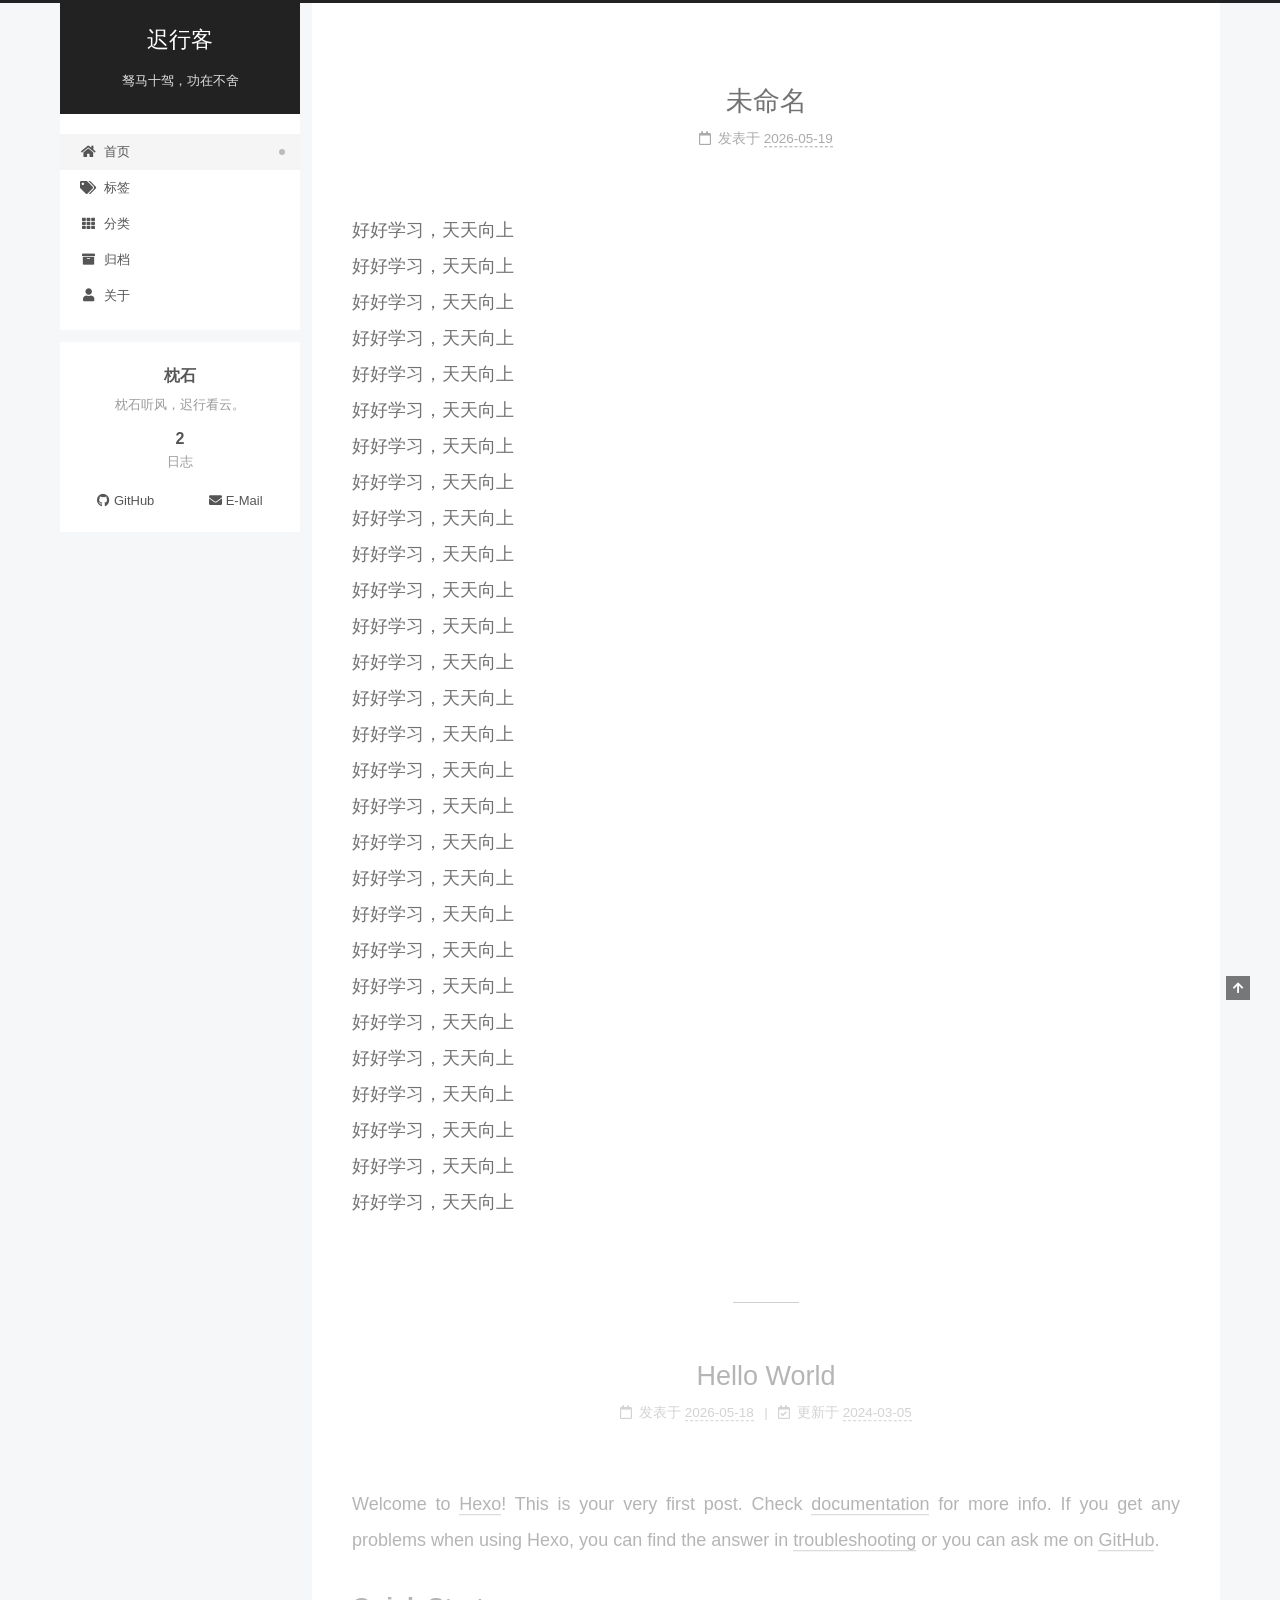
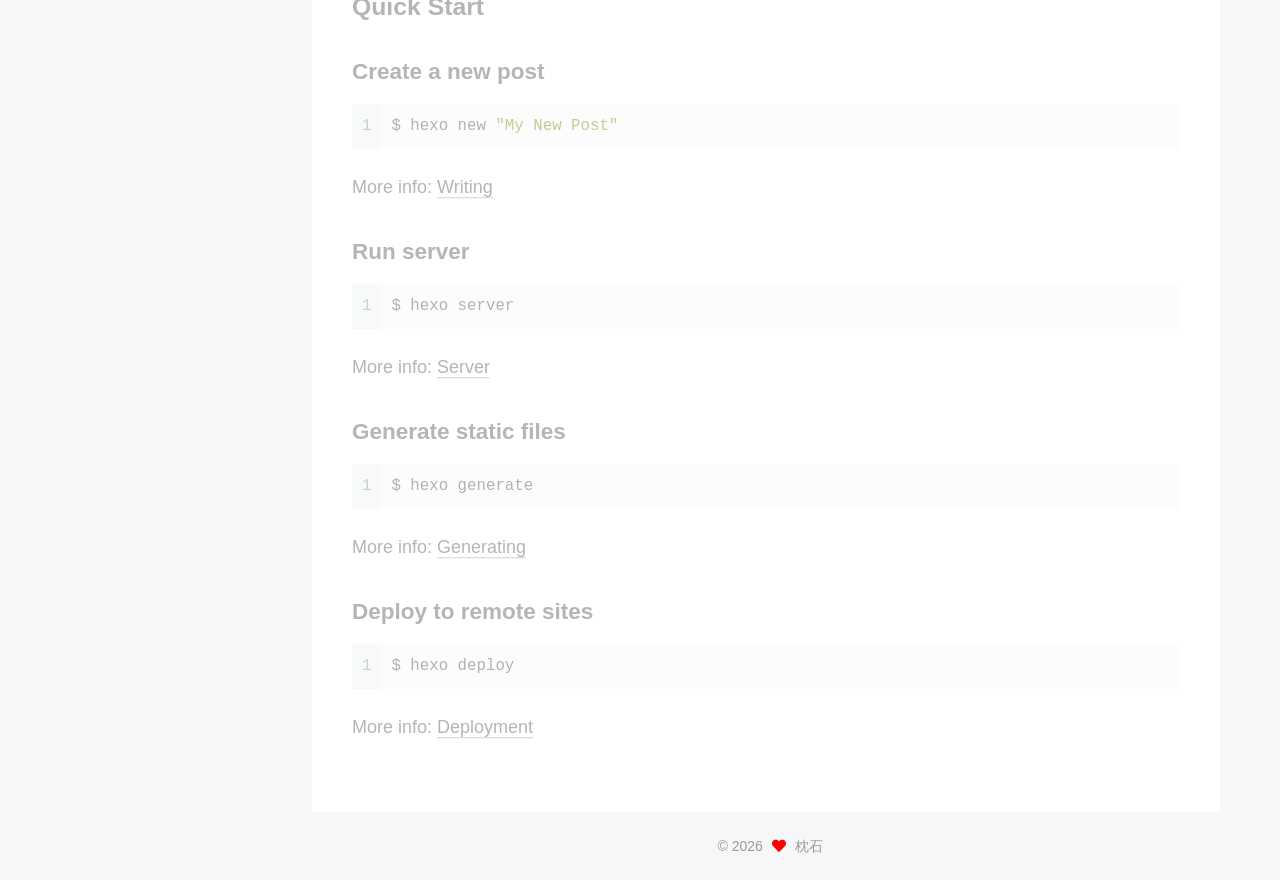
==== commit 93fe8f51: "Site updated: 2026-05-19 15:37:57" ====
--- a/index.html
+++ b/index.html
@@ -17,7 +17,7 @@
 
 <script id="hexo-configurations">
     var NexT = window.NexT || {};
-    var CONFIG = {"hostname":"ibaiym.github.io","root":"/","scheme":"Pisces","version":"7.8.0","exturl":false,"sidebar":{"position":"left","display":"post","padding":18,"offset":12,"onmobile":false},"copycode":{"enable":true,"show_result":true,"style":null},"back2top":{"enable":true,"sidebar":false,"scrollpercent":false},"bookmark":{"enable":false,"color":"#222","save":"auto"},"fancybox":false,"mediumzoom":false,"lazyload":false,"pangu":false,"comments":{"style":"tabs","active":null,"storage":true,"lazyload":false,"nav":null},"algolia":{"hits":{"per_page":10},"labels":{"input_placeholder":"Search for Posts","hits_empty":"We didn't find any results for the search: ${query}","hits_stats":"${hits} results found in ${time} ms"}},"localsearch":{"enable":false,"trigger":"auto","top_n_per_article":1,"unescape":false,"preload":false},"motion":{"enable":true,"async":false,"transition":{"post_block":"fadeIn","post_header":"slideDownIn","post_body":"slideDownIn","coll_header":"slideLeftIn","sidebar":"slideUpIn"}},"path":"search.json"};
+    var CONFIG = {"hostname":"ibaiym.github.io","root":"/","scheme":"Pisces","version":"7.8.0","exturl":false,"sidebar":{"position":"left","display":"post","padding":18,"offset":12,"onmobile":false},"copycode":{"enable":true,"show_result":true,"style":null},"back2top":{"enable":true,"sidebar":false,"scrollpercent":false},"bookmark":{"enable":false,"color":"#222","save":"auto"},"fancybox":false,"mediumzoom":false,"lazyload":false,"pangu":false,"comments":{"style":"tabs","active":"giscus","storage":true,"lazyload":false,"nav":null,"enable":true,"repo":null,"repo_id":null,"category":null,"category_id":null,"mapping":"pathname","reactions_enabled":1,"emit_metadata":1,"theme":"light","lang":"en","input_position":"bottom","loading":"lazy"},"algolia":{"hits":{"per_page":10},"labels":{"input_placeholder":"Search for Posts","hits_empty":"We didn't find any results for the search: ${query}","hits_stats":"${hits} results found in ${time} ms"}},"localsearch":{"enable":false,"trigger":"auto","top_n_per_article":1,"unescape":false,"preload":false},"motion":{"enable":true,"async":false,"transition":{"post_block":"fadeIn","post_header":"slideDownIn","post_body":"slideDownIn","coll_header":"slideLeftIn","sidebar":"slideUpIn"}},"path":"search.json"};
   </script>
 
   <meta name="description" content="枕石听风，迟行看云。">
@@ -159,6 +159,64 @@
 
           <div class="content index posts-expand">
             
+      
+  
+  
+  <article itemscope itemtype="http://schema.org/Article" class="post-block" lang="zh-CN">
+    <link itemprop="mainEntityOfPage" href="https://ibaiym.github.io/2026/05/19/test_comments/">
+
+    <span hidden itemprop="author" itemscope itemtype="http://schema.org/Person">
+      <meta itemprop="image" content="/images/avatar.gif">
+      <meta itemprop="name" content="枕石">
+      <meta itemprop="description" content="枕石听风，迟行看云。">
+    </span>
+
+    <span hidden itemprop="publisher" itemscope itemtype="http://schema.org/Organization">
+      <meta itemprop="name" content="迟行客">
+    </span>
+      <header class="post-header">
+        <h2 class="post-title" itemprop="name headline">
+          
+            <a href="/2026/05/19/test_comments/" class="post-title-link" itemprop="url">未命名</a>
+        </h2>
+
+        <div class="post-meta">
+            <span class="post-meta-item">
+              <span class="post-meta-item-icon">
+                <i class="far fa-calendar"></i>
+              </span>
+              <span class="post-meta-item-text">发表于</span>
+
+              <time title="创建时间：2026-05-19 15:36:49" itemprop="dateCreated datePublished" datetime="2026-05-19T15:36:49+08:00">2026-05-19</time>
+            </span>
+
+          
+
+        </div>
+      </header>
+
+    
+    
+    
+    <div class="post-body" itemprop="articleBody">
+
+      
+          <p>好好学习，天天向上<br>好好学习，天天向上<br>好好学习，天天向上<br>好好学习，天天向上<br>好好学习，天天向上<br>好好学习，天天向上<br>好好学习，天天向上<br>好好学习，天天向上<br>好好学习，天天向上<br>好好学习，天天向上<br>好好学习，天天向上<br>好好学习，天天向上<br>好好学习，天天向上<br>好好学习，天天向上<br>好好学习，天天向上<br>好好学习，天天向上<br>好好学习，天天向上<br>好好学习，天天向上<br>好好学习，天天向上<br>好好学习，天天向上<br>好好学习，天天向上<br>好好学习，天天向上<br>好好学习，天天向上<br>好好学习，天天向上<br>好好学习，天天向上<br>好好学习，天天向上<br>好好学习，天天向上<br>好好学习，天天向上</p>
+
+      
+    </div>
+
+    
+    
+    
+      <footer class="post-footer">
+        <div class="post-eof"></div>
+      </footer>
+  </article>
+  
+  
+  
+
       
   
   
@@ -302,7 +360,7 @@
       <div class="site-state-item site-state-posts">
           <a href="/archives/">
         
-          <span class="site-state-item-count">1</span>
+          <span class="site-state-item-count">2</span>
           <span class="site-state-item-name">日志</span>
         </a>
       </div>
--- a/css/main.css
+++ b/css/main.css
@@ -1193,7 +1193,7 @@
 }
 .links-of-author a::before,
 .links-of-author span.exturl::before {
-  background: #5d6cd4;
+  background: #4d57cf;
   border-radius: 50%;
   content: ' ';
   display: inline-block;
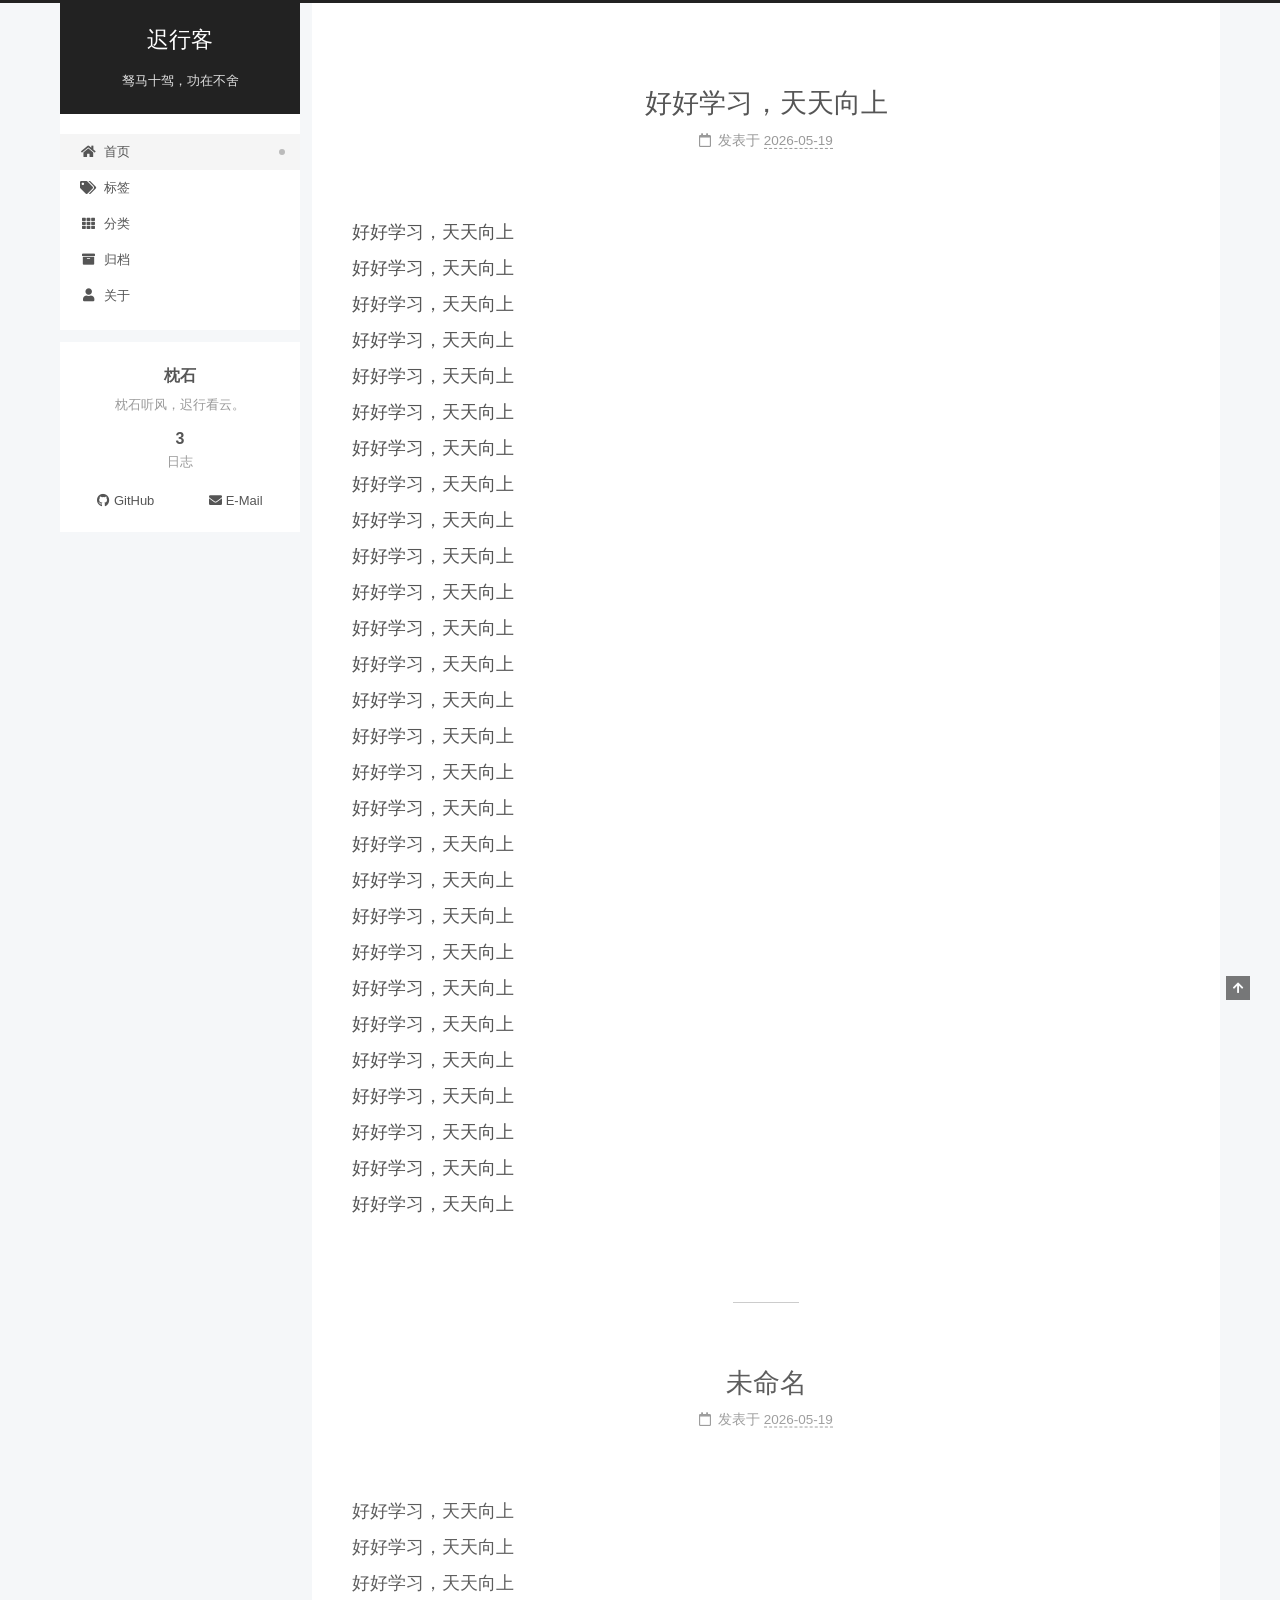
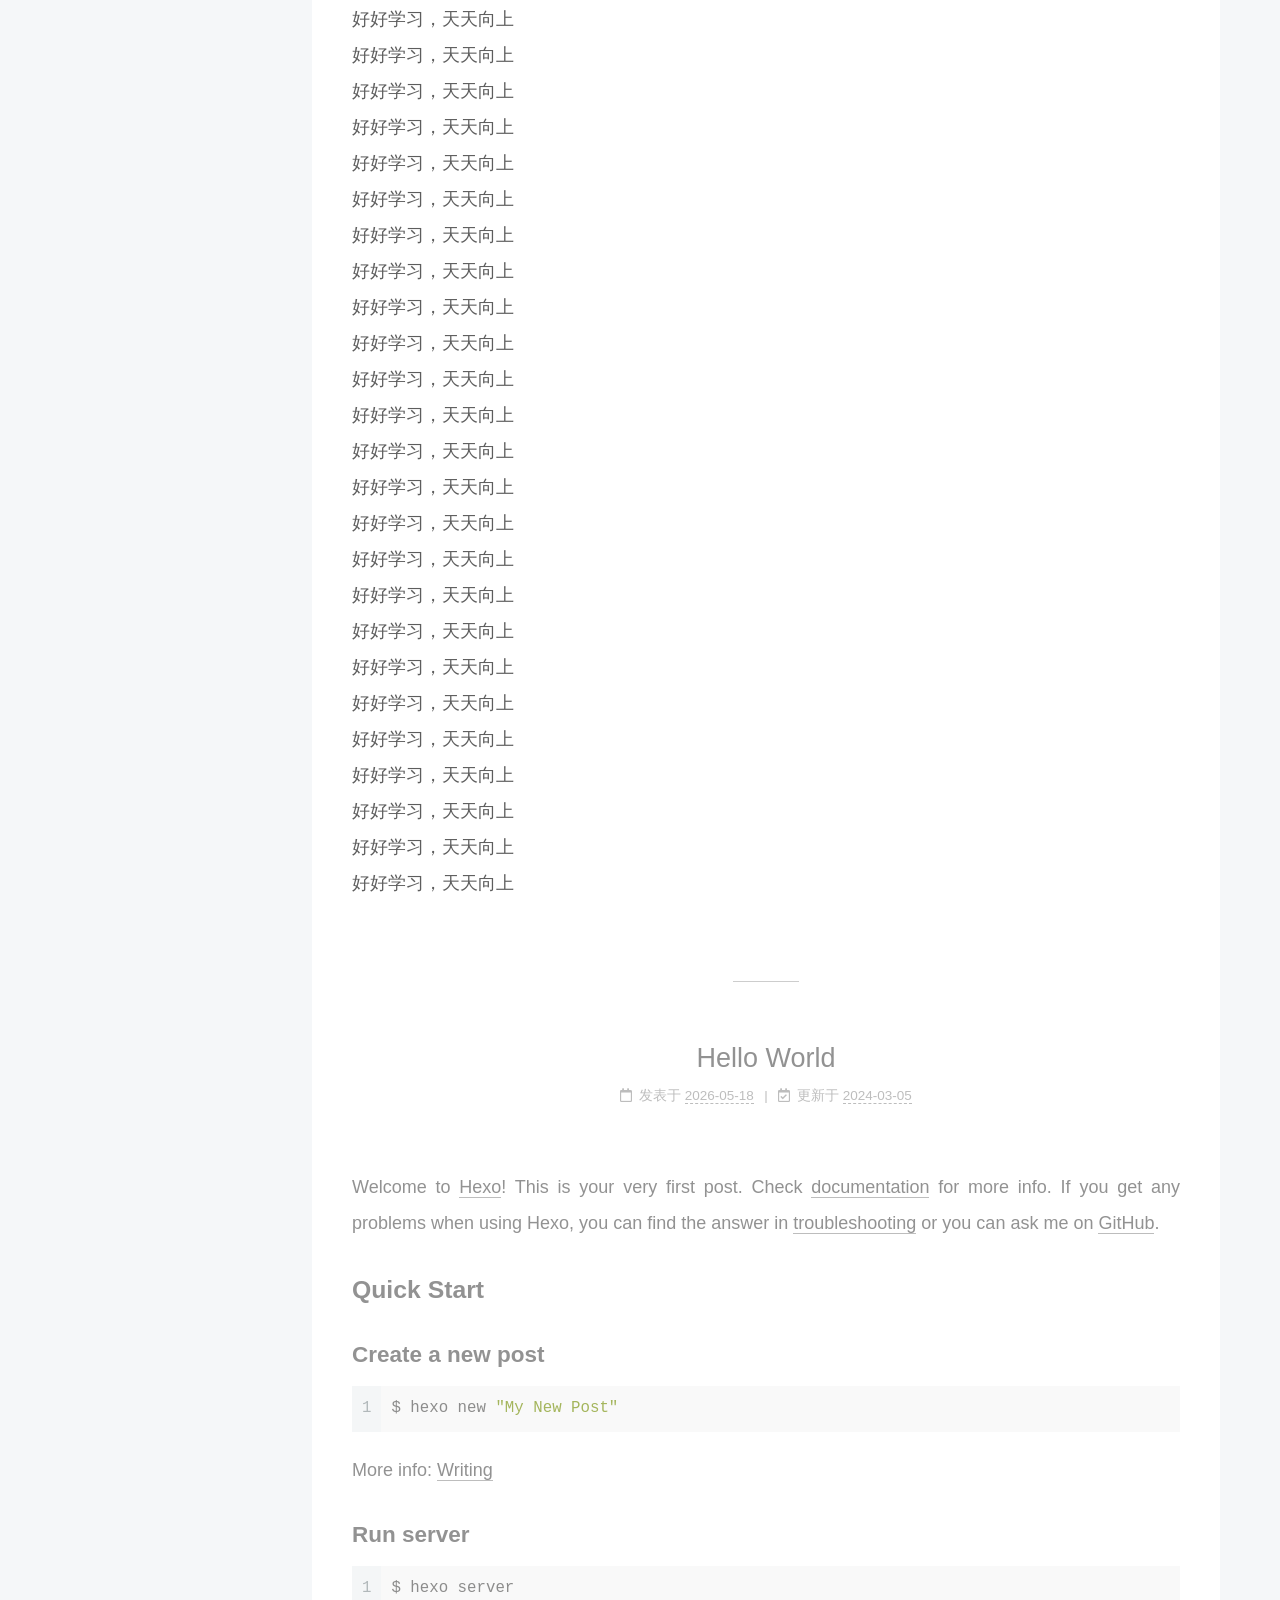
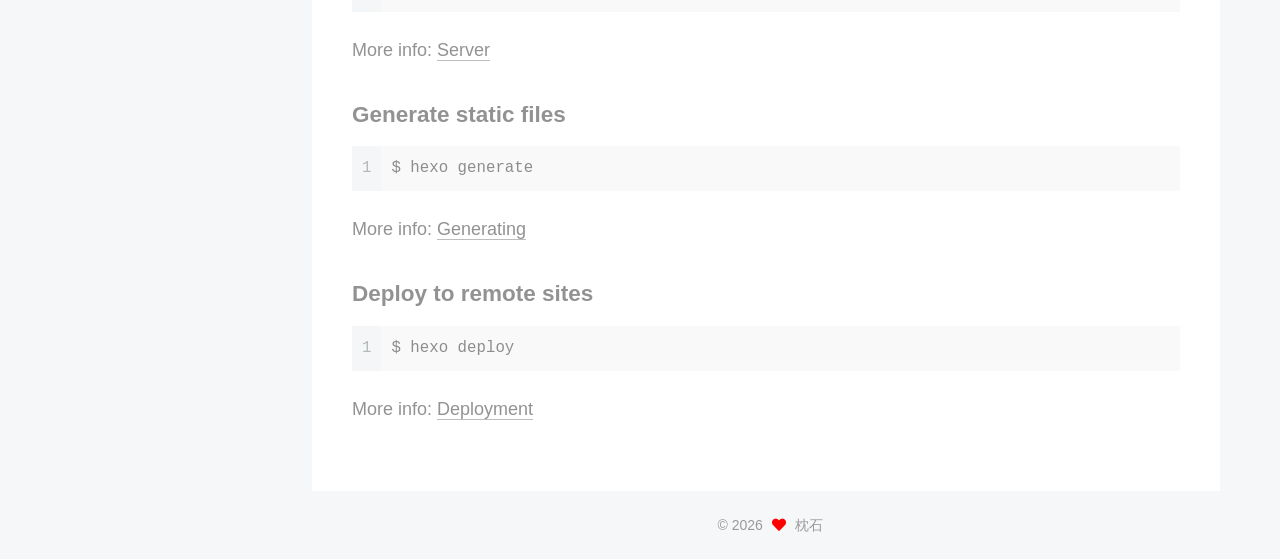
==== commit 3bdf7c12: "Site updated: 2026-05-19 15:52:12" ====
--- a/index.html
+++ b/index.html
@@ -17,7 +17,7 @@
 
 <script id="hexo-configurations">
     var NexT = window.NexT || {};
-    var CONFIG = {"hostname":"ibaiym.github.io","root":"/","scheme":"Pisces","version":"7.8.0","exturl":false,"sidebar":{"position":"left","display":"post","padding":18,"offset":12,"onmobile":false},"copycode":{"enable":true,"show_result":true,"style":null},"back2top":{"enable":true,"sidebar":false,"scrollpercent":false},"bookmark":{"enable":false,"color":"#222","save":"auto"},"fancybox":false,"mediumzoom":false,"lazyload":false,"pangu":false,"comments":{"style":"tabs","active":"giscus","storage":true,"lazyload":false,"nav":null,"enable":true,"repo":null,"repo_id":null,"category":null,"category_id":null,"mapping":"pathname","reactions_enabled":1,"emit_metadata":1,"theme":"light","lang":"en","input_position":"bottom","loading":"lazy"},"algolia":{"hits":{"per_page":10},"labels":{"input_placeholder":"Search for Posts","hits_empty":"We didn't find any results for the search: ${query}","hits_stats":"${hits} results found in ${time} ms"}},"localsearch":{"enable":false,"trigger":"auto","top_n_per_article":1,"unescape":false,"preload":false},"motion":{"enable":true,"async":false,"transition":{"post_block":"fadeIn","post_header":"slideDownIn","post_body":"slideDownIn","coll_header":"slideLeftIn","sidebar":"slideUpIn"}},"path":"search.json"};
+    var CONFIG = {"hostname":"ibaiym.github.io","root":"/","scheme":"Pisces","version":"7.8.0","exturl":false,"sidebar":{"position":"left","display":"post","padding":18,"offset":12,"onmobile":false},"copycode":{"enable":true,"show_result":true,"style":null},"back2top":{"enable":true,"sidebar":false,"scrollpercent":false},"bookmark":{"enable":false,"color":"#222","save":"auto"},"fancybox":false,"mediumzoom":false,"lazyload":false,"pangu":false,"comments":{"style":"tabs","active":"giscus","storage":true,"lazyload":false,"nav":null},"algolia":{"hits":{"per_page":10},"labels":{"input_placeholder":"Search for Posts","hits_empty":"We didn't find any results for the search: ${query}","hits_stats":"${hits} results found in ${time} ms"}},"localsearch":{"enable":false,"trigger":"auto","top_n_per_article":1,"unescape":false,"preload":false},"motion":{"enable":true,"async":false,"transition":{"post_block":"fadeIn","post_header":"slideDownIn","post_body":"slideDownIn","coll_header":"slideLeftIn","sidebar":"slideUpIn"}},"path":"search.json"};
   </script>
 
   <meta name="description" content="枕石听风，迟行看云。">
@@ -159,6 +159,64 @@
 
           <div class="content index posts-expand">
             
+      
+  
+  
+  <article itemscope itemtype="http://schema.org/Article" class="post-block" lang="zh-CN">
+    <link itemprop="mainEntityOfPage" href="https://ibaiym.github.io/2026/05/19/test_comments_1/">
+
+    <span hidden itemprop="author" itemscope itemtype="http://schema.org/Person">
+      <meta itemprop="image" content="/images/avatar.gif">
+      <meta itemprop="name" content="枕石">
+      <meta itemprop="description" content="枕石听风，迟行看云。">
+    </span>
+
+    <span hidden itemprop="publisher" itemscope itemtype="http://schema.org/Organization">
+      <meta itemprop="name" content="迟行客">
+    </span>
+      <header class="post-header">
+        <h2 class="post-title" itemprop="name headline">
+          
+            <a href="/2026/05/19/test_comments_1/" class="post-title-link" itemprop="url">好好学习，天天向上</a>
+        </h2>
+
+        <div class="post-meta">
+            <span class="post-meta-item">
+              <span class="post-meta-item-icon">
+                <i class="far fa-calendar"></i>
+              </span>
+              <span class="post-meta-item-text">发表于</span>
+
+              <time title="创建时间：2026-05-19 15:52:02" itemprop="dateCreated datePublished" datetime="2026-05-19T15:52:02+08:00">2026-05-19</time>
+            </span>
+
+          
+
+        </div>
+      </header>
+
+    
+    
+    
+    <div class="post-body" itemprop="articleBody">
+
+      
+          <p>好好学习，天天向上<br>好好学习，天天向上<br>好好学习，天天向上<br>好好学习，天天向上<br>好好学习，天天向上<br>好好学习，天天向上<br>好好学习，天天向上<br>好好学习，天天向上<br>好好学习，天天向上<br>好好学习，天天向上<br>好好学习，天天向上<br>好好学习，天天向上<br>好好学习，天天向上<br>好好学习，天天向上<br>好好学习，天天向上<br>好好学习，天天向上<br>好好学习，天天向上<br>好好学习，天天向上<br>好好学习，天天向上<br>好好学习，天天向上<br>好好学习，天天向上<br>好好学习，天天向上<br>好好学习，天天向上<br>好好学习，天天向上<br>好好学习，天天向上<br>好好学习，天天向上<br>好好学习，天天向上<br>好好学习，天天向上</p>
+
+      
+    </div>
+
+    
+    
+    
+      <footer class="post-footer">
+        <div class="post-eof"></div>
+      </footer>
+  </article>
+  
+  
+  
+
       
   
   
@@ -360,7 +418,7 @@
       <div class="site-state-item site-state-posts">
           <a href="/archives/">
         
-          <span class="site-state-item-count">2</span>
+          <span class="site-state-item-count">3</span>
           <span class="site-state-item-name">日志</span>
         </a>
       </div>
--- a/css/main.css
+++ b/css/main.css
@@ -1193,7 +1193,7 @@
 }
 .links-of-author a::before,
 .links-of-author span.exturl::before {
-  background: #4d57cf;
+  background: #ad13ff;
   border-radius: 50%;
   content: ' ';
   display: inline-block;
